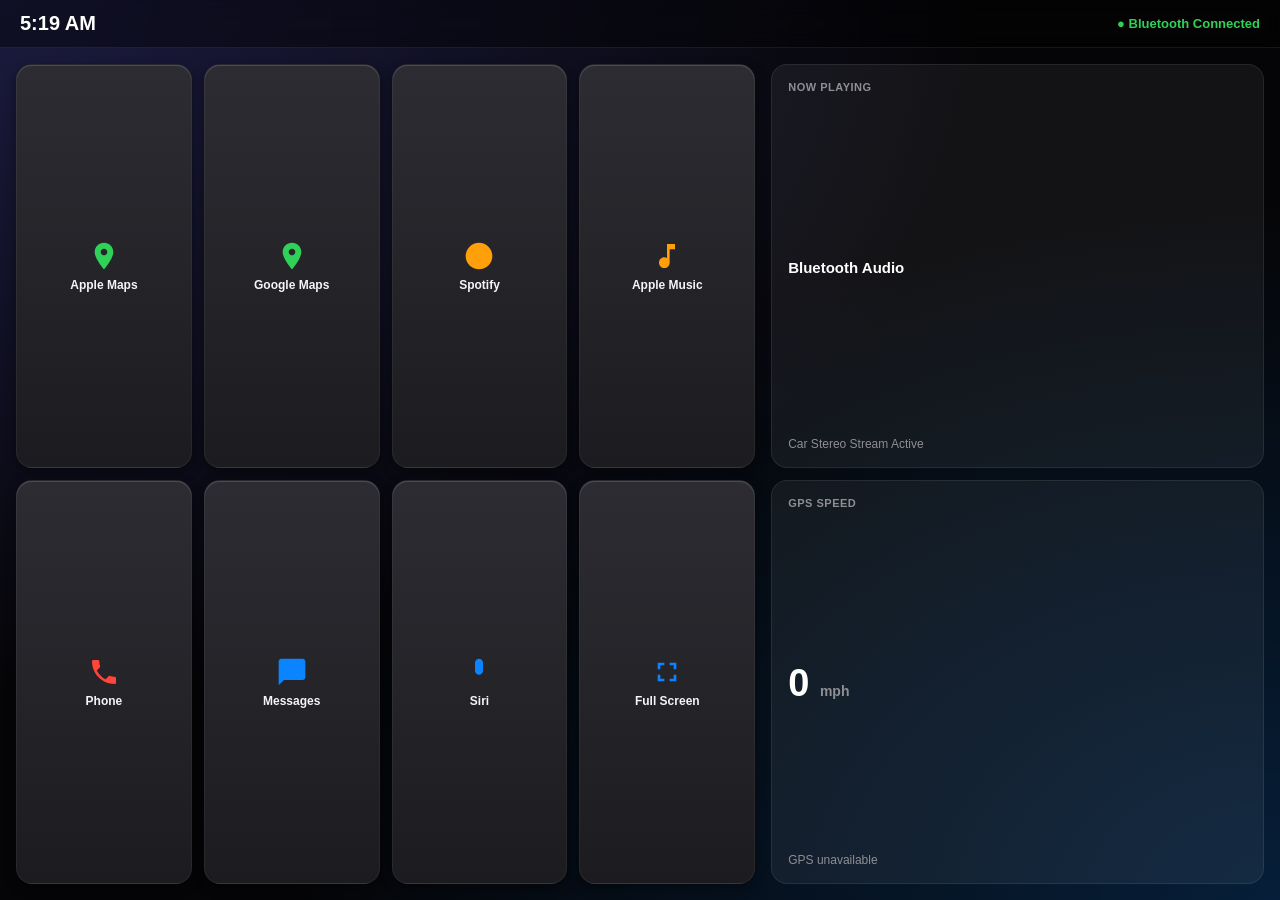
==== index.html @ 42496b4c "Initial commit: CarDeck phone head unit" ====
<!DOCTYPE html>
<html lang="en">
<head>
    <meta charset="utf-8">
    <meta name="viewport" content="width=device-width, initial-scale=1, maximum-scale=1, user-scalable=no, viewport-fit=cover">
    <meta name="apple-mobile-web-app-capable" content="yes">
    <meta name="apple-mobile-web-app-status-bar-style" content="black-translucent">
    <title>CarDeck</title>
    <style>
        * { box-sizing: border-box; }
        html, body {
            margin: 0; height: 100%; overflow: hidden; color: #f5f5f7;
            background: radial-gradient(ellipse at 0% 0%, rgba(94,92,230,.25), rgba(0,0,0,0) 55%),
                        radial-gradient(ellipse at 100% 100%, rgba(10,132,255,.20), rgba(0,0,0,0) 55%), #050507;
            font-family: -apple-system, BlinkMacSystemFont, sans-serif;
            -webkit-user-select: none; user-select: none;
        }
        #container {
            display: flex; flex-direction: column; width: 100vw; height: 100vh;
            padding: env(safe-area-inset-top) env(safe-area-inset-right) env(safe-area-inset-bottom) env(safe-area-inset-left);
        }
        #status {
            height: 48px; padding: 0 20px; display: flex; align-items: center; justify-content: space-between;
            border-bottom: 1px solid rgba(255,255,255,0.08); background: rgba(0,0,0,0.4); backdrop-filter: blur(10px);
            flex-shrink: 0;
        }
        #clock { font-size: 20px; font-weight: 700; color: #fff; font-variant-numeric: tabular-nums; }
        #bt-status { font-size: 13px; color: #30d158; font-weight: 600; display: flex; align-items: center; gap: 6px; }
        #main { flex: 1; display: flex; gap: 16px; padding: 16px; overflow: hidden; }
        #keys-panel {
            flex: 3; display: grid; grid-template-columns: repeat(4, 1fr); grid-template-rows: repeat(2, 1fr); gap: 12px;
        }
        .key {
            background: linear-gradient(180deg, #2c2c32 0%, #1c1c20 100%);
            border-radius: 16px; display: flex; flex-direction: column; align-items: center; justify-content: center;
            box-shadow: inset 0 1px 0 rgba(255,255,255,0.15), 0 4px 12px rgba(0,0,0,0.4);
            cursor: pointer; border: 1px solid rgba(255,255,255,0.05); transition: transform 0.1s; padding: 8px;
        }
        .key:active { transform: scale(0.95); background: #1c1c20; }
        .key svg { width: 32px; height: 32px; margin-bottom: 6px; fill: #0a84ff; flex-shrink: 0; }
        .key.nav svg { fill: #30d158; }
        .key.music svg { fill: #ff9f0a; }
        .key.phone svg { fill: #ff453a; }
        .key span { font-size: 12px; font-weight: 600; color: #f5f5f7; text-align: center; white-space: nowrap; }
        #widgets-panel { flex: 2; display: flex; flex-direction: column; gap: 12px; }
        .card {
            background: rgba(255,255,255,0.06); border-radius: 16px; padding: 16px; flex: 1;
            display: flex; flex-direction: column; justify-content: space-between; border: 1px solid rgba(255,255,255,0.08);
        }
        .card h3 { margin: 0 0 4px 0; font-size: 11px; font-weight: 700; text-transform: uppercase; color: #8e8e93; letter-spacing: 0.5px; }
        .speed-val { font-size: 38px; font-weight: 700; color: #fff; font-variant-numeric: tabular-nums; line-height: 1; }
        .speed-val small { font-size: 14px; color: #8e8e93; }
        @media (orientation: portrait) {
            #main { flex-direction: column; }
            #keys-panel { grid-template-columns: repeat(2, 1fr); grid-template-rows: repeat(4, 1fr); flex: 2; }
            #widgets-panel { flex: 1; flex-direction: row; }
        }
    </style>
</head>
    <div id="container">
        <div id="status">
            <div id="clock">12:00 PM</div>
            <div id="bt-status">● Bluetooth Connected</div>
        </div>
        <div id="main">
            <div id="keys-panel">
                <div class="key nav" onclick="window.location='maps://'"><svg viewBox="0 0 24 24"><path d="M12 2C8.13 2 5 5.13 5 9c0 5.25 7 13 7 13s7-7.75 7-13c0-3.87-3.13-7-7-7zm0 9.5c-1.38 0-2.5-1.12-2.5-2.5s1.12-2.5 2.5-2.5 2.5 1.12 2.5 2.5-1.12 2.5-2.5 2.5z"/></svg><span>Apple Maps</span></div>
                <div class="key nav" onclick="window.location='comgooglemaps://'"><svg viewBox="0 0 24 24"><path d="M12 2C8.13 2 5 5.13 5 9c0 5.25 7 13 7 13s7-7.75 7-13c0-3.87-3.13-7-7-7zm0 9.5c-1.38 0-2.5-1.12-2.5-2.5s1.12-2.5 2.5-2.5 2.5 1.12 2.5 2.5-1.12 2.5-2.5 2.5z"/></svg><span>Google Maps</span></div>
                <div class="key music" onclick="window.location='spotify://'"><svg viewBox="0 0 24 24"><path d="M12 2C6.48 2 2 6.48 2 12s4.48 10 10 10 10-4.48 10-10S17.52 2 12 2z"/></svg><span>Spotify</span></div>
                <div class="key music" onclick="window.location='music://'"><svg viewBox="0 0 24 24"><path d="M12 3v10.55c-.59-.34-1.27-.55-2-.55-2.21 0-4 1.79-4 4s1.79 4 4 4 4-1.79 4-4V7h4V3h-6z"/></svg><span>Apple Music</span></div>
                <div class="key phone" onclick="window.location='telprompt:'"><svg viewBox="0 0 24 24"><path d="M6.62 10.79c1.44 2.83 3.76 5.14 6.59 6.59l2.2-2.2c.27-.27.67-.36 1.02-.24 1.12.37 2.33.57 3.57.57.55 0 1 .45 1 1V20c0 .55-.45 1-1 1-9.39 0-17-7.61-17-17 0-.55.45-1 1-1h3.5c.55 0 1 .45 1 1 0 1.25.2 2.45.57 3.57.11.35.03.74-.25 1.02l-2.2 2.2z"/></svg><span>Phone</span></div>
                <div class="key" onclick="window.location='sms:'"><svg viewBox="0 0 24 24"><path d="M20 2H4c-1.1 0-1.99.9-1.99 2L2 22l4-4h14c1.1 0 2-.9 2-2V4c0-1.1-.9-2-2-2z"/></svg><span>Messages</span></div>
                <div class="key" onclick="alert('Say Hey Siri')"><svg viewBox="0 0 24 24"><path d="M12 14c1.66 0 3-1.34 3-3V5c0-1.66-1.34-3-3-3S9 3.34 9 5v6c0 1.66 1.34 3 3 3z"/></svg><span>Siri</span></div>
                <div class="key" onclick="toggleFullscreen()"><svg viewBox="0 0 24 24"><path d="M7 14H5v5h5v-2H7v-3zM5 10h2V7h3V5H5v5zm12 7h-3v2h5v-5h-2v3zM14 5v2h3v3h2V5h-5z"/></svg><span>Full Screen</span></div>
            </div>
            <div id="widgets-panel">
                <div class="card">
                    <h3>Now Playing</h3>
                    <div style="font-size:15px; font-weight:600; color:#fff;">Bluetooth Audio</div>
                    <div style="font-size:12px; color:#8e8e93;">Car Stereo Stream Active</div>
                </div>
                <div class="card">
                    <h3>GPS Speed</h3>
                    <div class="speed-val" id="speedVal">0 <small>mph</small></div>
                    <div style="font-size:12px; color:#8e8e93;" id="gpsStatus">Acquiring GPS...</div>
                </div>
            </div>
        </div>
    </div>
    <script>
        function updateClock() {
            const now = new Date();
            let h = now.getHours();
            const m = now.getMinutes().toString().padStart(2, '0');
            const ampm = h >= 12 ? 'PM' : 'AM';
            h = h % 12 || 12;
            document.getElementById('clock').innerText = `${h}:${m} ${ampm}`;
        }
        setInterval(updateClock, 1000); updateClock();

        function toggleFullscreen() {
            if (!document.fullscreenElement) {
                document.documentElement.requestFullscreen().catch(() => {});
            } else {
                if (document.exitFullscreen) document.exitFullscreen();
            }
        }

        if (navigator.geolocation) {
            navigator.geolocation.watchPosition(
                (p) => {
                    if (p.coords.speed !== null && p.coords.speed !== undefined) {
                        const mph = Math.round(p.coords.speed * 2.23694);
                        document.getElementById('speedVal').innerHTML = `${mph} <small>mph</small>`;
                        document.getElementById('gpsStatus').innerText = 'GPS active';
                    } else {
                        document.getElementById('gpsStatus').innerText = 'Stationary';
                    }
                },
                () => { document.getElementById('gpsStatus').innerText = 'GPS unavailable'; },
                { enableHighAccuracy: true }
            );
        }
    </script>
</body>
</html>
<body>
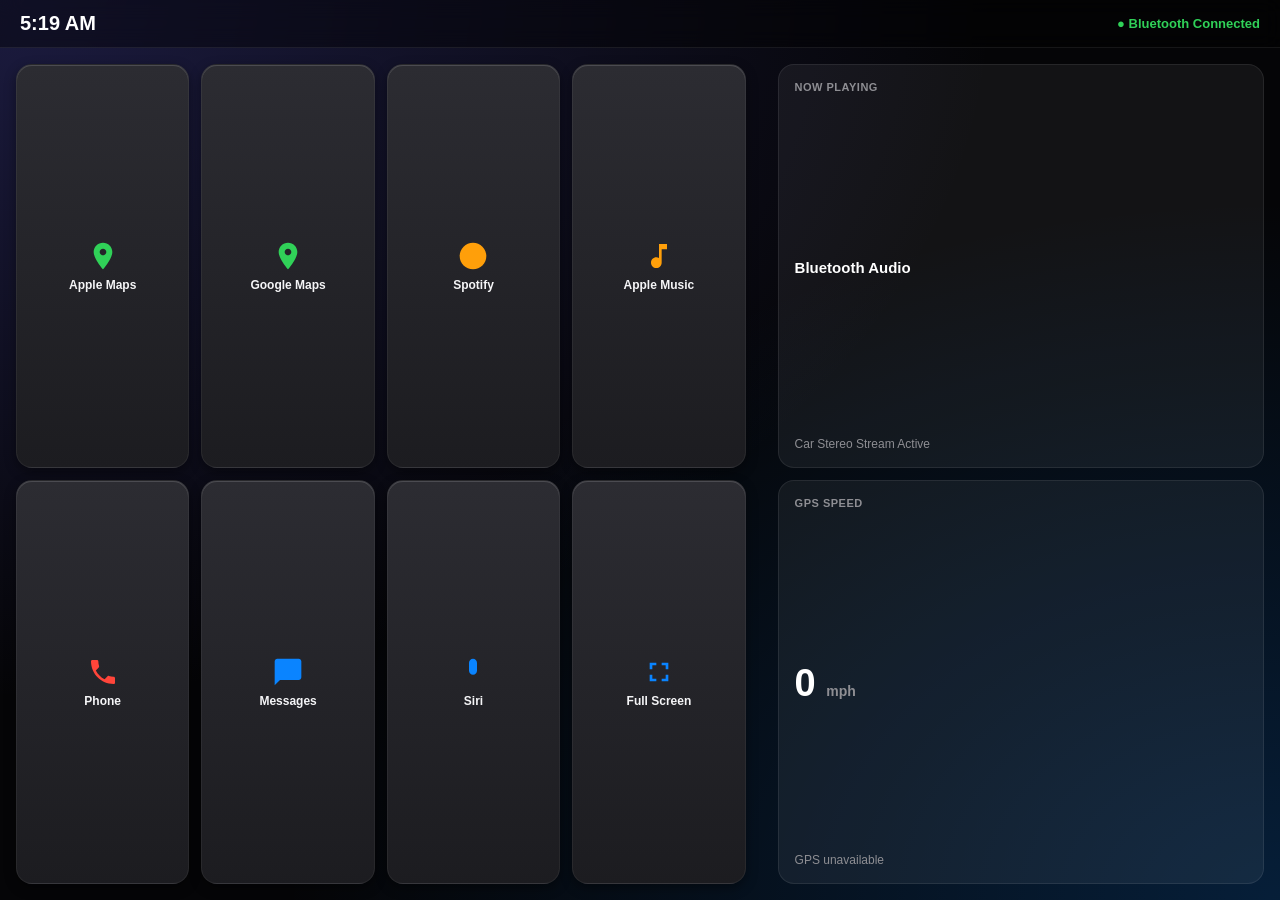
==== commit 304b5367: "Update YouTube Music integration and UI" ====
--- a/index.html
+++ b/index.html
@@ -73,6 +73,8 @@
                 <div class="key" onclick="alert('Say Hey Siri')"><svg viewBox="0 0 24 24"><path d="M12 14c1.66 0 3-1.34 3-3V5c0-1.66-1.34-3-3-3S9 3.34 9 5v6c0 1.66 1.34 3 3 3z"/></svg><span>Siri</span></div>
                 <div class="key" onclick="toggleFullscreen()"><svg viewBox="0 0 24 24"><path d="M7 14H5v5h5v-2H7v-3zM5 10h2V7h3V5H5v5zm12 7h-3v2h5v-5h-2v3zM14 5v2h3v3h2V5h-5z"/></svg><span>Full Screen</span></div>
             </div>
+        <div id="player"></div>
+
             <div id="widgets-panel">
                 <div class="card">
                     <h3>Now Playing</h3>
@@ -87,7 +89,51 @@
             </div>
         </div>
     </div>
+    <script src="https://www.youtube.com/iframe_api"></script>
     <script>
+        // Load YouTube player (hidden) and expose simple controls
+        let ytPlayer;
+        function onYouTubeIframeAPIReady(){
+            ytPlayer = new YT.Player('player', {
+                height: '0',
+                width:  '0',
+                videoId: 'dQw4w9WgXcQ', // default YouTube Music track – replace as needed
+                playerVars: {
+                    autoplay: 0,
+                    controls: 0,
+                    modestbranding: 1,
+                    rel: 0,
+                    origin: window.location.origin,
+                    theme: 'dark'
+                },
+                events: {
+                    onReady: onYTReady,
+                    onStateChange: onYTStateChange
+                }
+            });
+        }
+        function onYTReady(){
+            // hide the invisible player element
+            document.getElementById('player').style.display='none';
+            // initial fetch
+            fetchNowPlaying();
+        }
+        function onYTStateChange(event){
+            if(event.data===YT.PlayerState.PLAYING){
+                fetchNowPlaying();
+            }
+        }
+        function fetchNowPlaying(){
+            if(!ytPlayer) return;
+            const data = ytPlayer.getVideoData(); // {video_id, title, author}
+            document.getElementById('trackTitle').textContent = data.title || '';
+            document.getElementById('trackArtist').textContent = data.author || '';
+            document.getElementById('trackImage').src = `https://img.youtube.com/vi/${data.video_id}/hqdefault.jpg`;
+        }
+        function play(){ ytPlayer && ytPlayer.playVideo(); }
+        function pause(){ ytPlayer && ytPlayer.pauseVideo(); }
+
+        // Clock (unchanged)
         function updateClock() {
             const now = new Date();
             let h = now.getHours();
@@ -106,6 +152,7 @@
             }
         }
 
+        // GPS (unchanged)
         if (navigator.geolocation) {
             navigator.geolocation.watchPosition(
                 (p) => {
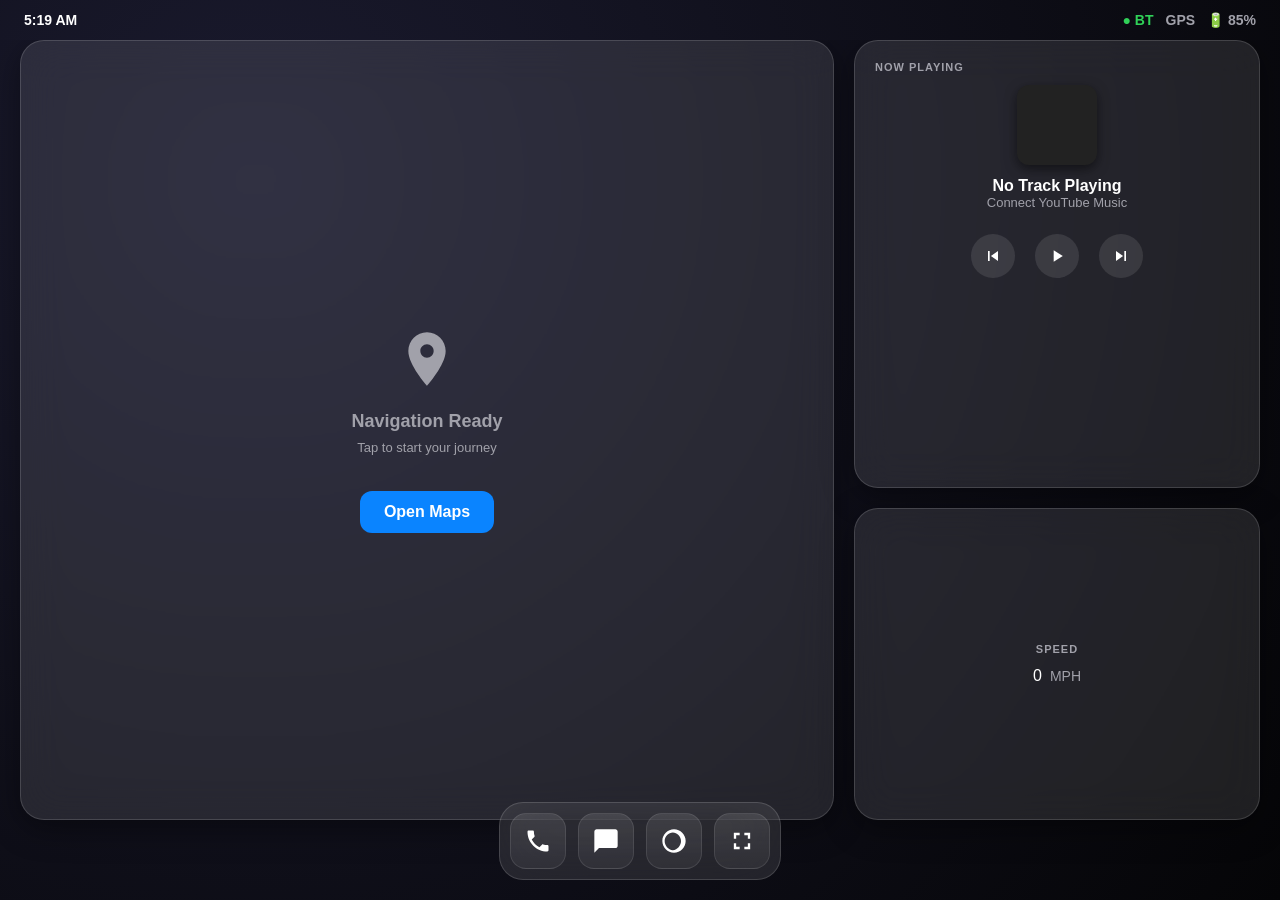
==== commit db8287f8: "Update CarDeck Pro YouTube Music Dashboard" ====
--- a/index.html
+++ b/index.html
@@ -1,3 +1,4 @@
+
 <!DOCTYPE html>
 <html lang="en">
 <head>
@@ -5,170 +6,263 @@
     <meta name="viewport" content="width=device-width, initial-scale=1, maximum-scale=1, user-scalable=no, viewport-fit=cover">
     <meta name="apple-mobile-web-app-capable" content="yes">
     <meta name="apple-mobile-web-app-status-bar-style" content="black-translucent">
-    <title>CarDeck</title>
+    <title>CarDeck Pro</title>
     <style>
-        * { box-sizing: border-box; }
+        :root {
+            --glass: rgba(255, 255, 255, 0.1);
+            --glass-border: rgba(255, 255, 255, 0.15);
+            --accent: #0a84ff;
+            --text-main: #ffffff;
+            --text-dim: #a1a1aa;
+            --bg-dark: #050507;
+        }
+        * { box-sizing: border-box; -webkit-tap-highlight-color: transparent; }
         html, body {
-            margin: 0; height: 100%; overflow: hidden; color: #f5f5f7;
-            background: radial-gradient(ellipse at 0% 0%, rgba(94,92,230,.25), rgba(0,0,0,0) 55%),
-                        radial-gradient(ellipse at 100% 100%, rgba(10,132,255,.20), rgba(0,0,0,0) 55%), #050507;
-            font-family: -apple-system, BlinkMacSystemFont, sans-serif;
+            margin: 0; padding: 0; width: 100%; height: 100%; overflow: hidden;
+            background: radial-gradient(circle at 20% 20%, #1a1a2e 0%, #050507 100%);
+            font-family: -apple-system, BlinkMacSystemFont, "SF Pro Display", "Segoe UI", Roboto, sans-serif;
+            color: var(--text-main);
             -webkit-user-select: none; user-select: none;
         }
-        #container {
-            display: flex; flex-direction: column; width: 100vw; height: 100vh;
+        #app-container {
+            display: flex; flex-direction: column;
+            width: 100vw; height: 100vh;
             padding: env(safe-area-inset-top) env(safe-area-inset-right) env(safe-area-inset-bottom) env(safe-area-inset-left);
         }
-        #status {
-            height: 48px; padding: 0 20px; display: flex; align-items: center; justify-content: space-between;
-            border-bottom: 1px solid rgba(255,255,255,0.08); background: rgba(0,0,0,0.4); backdrop-filter: blur(10px);
-            flex-shrink: 0;
-        }
-        #clock { font-size: 20px; font-weight: 700; color: #fff; font-variant-numeric: tabular-nums; }
-        #bt-status { font-size: 13px; color: #30d158; font-weight: 600; display: flex; align-items: center; gap: 6px; }
-        #main { flex: 1; display: flex; gap: 16px; padding: 16px; overflow: hidden; }
-        #keys-panel {
-            flex: 3; display: grid; grid-template-columns: repeat(4, 1fr); grid-template-rows: repeat(2, 1fr); gap: 12px;
-        }
-        .key {
-            background: linear-gradient(180deg, #2c2c32 0%, #1c1c20 100%);
-            border-radius: 16px; display: flex; flex-direction: column; align-items: center; justify-content: center;
-            box-shadow: inset 0 1px 0 rgba(255,255,255,0.15), 0 4px 12px rgba(0,0,0,0.4);
-            cursor: pointer; border: 1px solid rgba(255,255,255,0.05); transition: transform 0.1s; padding: 8px;
-        }
-        .key:active { transform: scale(0.95); background: #1c1c20; }
-        .key svg { width: 32px; height: 32px; margin-bottom: 6px; fill: #0a84ff; flex-shrink: 0; }
-        .key.nav svg { fill: #30d158; }
-        .key.music svg { fill: #ff9f0a; }
-        .key.phone svg { fill: #ff453a; }
-        .key span { font-size: 12px; font-weight: 600; color: #f5f5f7; text-align: center; white-space: nowrap; }
-        #widgets-panel { flex: 2; display: flex; flex-direction: column; gap: 12px; }
-        .card {
-            background: rgba(255,255,255,0.06); border-radius: 16px; padding: 16px; flex: 1;
-            display: flex; flex-direction: column; justify-content: space-between; border: 1px solid rgba(255,255,255,0.08);
-        }
-        .card h3 { margin: 0 0 4px 0; font-size: 11px; font-weight: 700; text-transform: uppercase; color: #8e8e93; letter-spacing: 0.5px; }
-        .speed-val { font-size: 38px; font-weight: 700; color: #fff; font-variant-numeric: tabular-nums; line-height: 1; }
-        .speed-val small { font-size: 14px; color: #8e8e93; }
+        #status-bar {
+            height: 40px; padding: 0 24px; display: flex; align-items: center; justify-content: space-between;
+            font-size: 14px; font-weight: 600; z-index: 100;
+        }
+        #clock { font-variant-numeric: tabular-nums; }
+        .status-icons { display: flex; gap: 12px; align-items: center; }
+        .status-item { display: flex; align-items: center; gap: 4px; color: var(--text-dim); }
+        .status-item.active { color: #30d158; }
+        #dashboard {
+            flex: 1; display: flex; gap: 20px; padding: 0 20px 80px 20px; overflow: hidden;
+        }
+        #main-view {
+            flex: 2; background: var(--glass); backdrop-filter: blur(20px);
+            border-radius: 24px; border: 1px solid var(--glass-border);
+            display: flex; flex-direction: column; align-items: center; justify-content: center;
+            position: relative; overflow: hidden;
+            box-shadow: 0 8px 32px rgba(0,0,0,0.4);
+        }
+        .map-placeholder { text-align: center; color: var(--text-dim); }
+        .map-placeholder svg { width: 64px; height: 64px; margin-bottom: 16px; fill: var(--text-dim); }
+        .btn-primary {
+            background: var(--accent); color: white; border: none; padding: 12px 24px;
+            border-radius: 12px; font-size: 16px; font-weight: 600; cursor: pointer;
+            transition: transform 0.1s; margin-top: 16px;
+        }
+        .btn-primary:active { transform: scale(0.95); }
+        #widgets-panel {
+            flex: 1; display: flex; flex-direction: column; gap: 20px;
+        }
+        .widget {
+            background: var(--glass); backdrop-filter: blur(20px);
+            border-radius: 24px; border: 1px solid var(--glass-border);
+            padding: 20px; display: flex; flex-direction: column;
+            box-shadow: 0 8px 32px rgba(0,0,0,0.4);
+        }
+        .widget-title {
+            font-size: 11px; font-weight: 700; text-transform: uppercase;
+            color: var(--text-dim); letter-spacing: 1px; margin-bottom: 12px;
+        }
+        #music-widget { flex: 1.2; }
+        .music-content { display: flex; flex-direction: column; align-items: center; gap: 12px; }
+        #album-art {
+            width: 80px; height: 80px; border-radius: 12px;
+            background: #222; object-fit: cover; box-shadow: 0 4px 12px rgba(0,0,0,0.5);
+        }
+        .track-info { text-align: center; overflow: hidden; width: 100%; }
+        .track-name { font-size: 16px; font-weight: 600; white-space: nowrap; overflow: hidden; text-overflow: ellipsis; }
+        .track-artist { font-size: 13px; color: var(--text-dim); white-space: nowrap; overflow: hidden; text-overflow: ellipsis; }
+        .music-controls { display: flex; justify-content: center; align-items: center; gap: 20px; margin-top: 12px; }
+        .ctrl-btn {
+            background: rgba(255,255,255,0.1); border: none; color: white;
+            width: 44px; height: 44px; border-radius: 50%; cursor: pointer;
+            display: flex; align-items: center; justify-content: center; transition: background 0.2s;
+        }
+        .ctrl-btn:active { background: rgba(255,255,255,0.3); }
+        .ctrl-btn svg { width: 20px; height: 20px; fill: white; }
+        #speed-widget { flex: 0.8; align-items: center; justify-content: center; text-align: center; }
+        .speed-value { font-size: 48px; font-weight: 700; line-height: 1; font-variant-numeric: tabular-nums; }
+        .speed-unit { font-size: 14px; color: var(--text-dim); font-weight: 500; }
+        #dock {
+            position: absolute; bottom: 20px; left: 50%; transform: translateX(-50%);
+            background: rgba(255,255,255,0.1); backdrop-filter: blur(30px);
+            padding: 10px; border-radius: 24px; border: 1px solid var(--glass-border);
+            display: flex; gap: 12px; z-index: 100;
+        }
+        .dock-item {
+            width: 56px; height: 56px; border-radius: 16px;
+            background: linear-gradient(180deg, rgba(255,255,255,0.1) 0%, rgba(255,255,255,0.05) 100%);
+            display: flex; align-items: center; justify-content: center;
+            cursor: pointer; transition: transform 0.1s; border: 1px solid rgba(255,255,255,0.1);
+        }
+        .dock-item:active { transform: scale(0.9); }
+        .dock-item svg { width: 28px; height: 28px; fill: white; }
+        #yt-player-container { position: absolute; left: -9999px; top: 0; }
         @media (orientation: portrait) {
-            #main { flex-direction: column; }
-            #keys-panel { grid-template-columns: repeat(2, 1fr); grid-template-rows: repeat(4, 1fr); flex: 2; }
+            #dashboard { flex-direction: column; }
+            #main-view { flex: 2; }
             #widgets-panel { flex: 1; flex-direction: row; }
+            #dock { bottom: 20px; width: 90%; justify-content: center; }
         }
     </style>
 </head>
-    <div id="container">
-        <div id="status">
-            <div id="clock">12:00 PM</div>
-            <div id="bt-status">● Bluetooth Connected</div>
-        </div>
-        <div id="main">
-            <div id="keys-panel">
-                <div class="key nav" onclick="window.location='maps://'"><svg viewBox="0 0 24 24"><path d="M12 2C8.13 2 5 5.13 5 9c0 5.25 7 13 7 13s7-7.75 7-13c0-3.87-3.13-7-7-7zm0 9.5c-1.38 0-2.5-1.12-2.5-2.5s1.12-2.5 2.5-2.5 2.5 1.12 2.5 2.5-1.12 2.5-2.5 2.5z"/></svg><span>Apple Maps</span></div>
-                <div class="key nav" onclick="window.location='comgooglemaps://'"><svg viewBox="0 0 24 24"><path d="M12 2C8.13 2 5 5.13 5 9c0 5.25 7 13 7 13s7-7.75 7-13c0-3.87-3.13-7-7-7zm0 9.5c-1.38 0-2.5-1.12-2.5-2.5s1.12-2.5 2.5-2.5 2.5 1.12 2.5 2.5-1.12 2.5-2.5 2.5z"/></svg><span>Google Maps</span></div>
-                <div class="key music" onclick="window.location='spotify://'"><svg viewBox="0 0 24 24"><path d="M12 2C6.48 2 2 6.48 2 12s4.48 10 10 10 10-4.48 10-10S17.52 2 12 2z"/></svg><span>Spotify</span></div>
-                <div class="key music" onclick="window.location='music://'"><svg viewBox="0 0 24 24"><path d="M12 3v10.55c-.59-.34-1.27-.55-2-.55-2.21 0-4 1.79-4 4s1.79 4 4 4 4-1.79 4-4V7h4V3h-6z"/></svg><span>Apple Music</span></div>
-                <div class="key phone" onclick="window.location='telprompt:'"><svg viewBox="0 0 24 24"><path d="M6.62 10.79c1.44 2.83 3.76 5.14 6.59 6.59l2.2-2.2c.27-.27.67-.36 1.02-.24 1.12.37 2.33.57 3.57.57.55 0 1 .45 1 1V20c0 .55-.45 1-1 1-9.39 0-17-7.61-17-17 0-.55.45-1 1-1h3.5c.55 0 1 .45 1 1 0 1.25.2 2.45.57 3.57.11.35.03.74-.25 1.02l-2.2 2.2z"/></svg><span>Phone</span></div>
-                <div class="key" onclick="window.location='sms:'"><svg viewBox="0 0 24 24"><path d="M20 2H4c-1.1 0-1.99.9-1.99 2L2 22l4-4h14c1.1 0 2-.9 2-2V4c0-1.1-.9-2-2-2z"/></svg><span>Messages</span></div>
-                <div class="key" onclick="alert('Say Hey Siri')"><svg viewBox="0 0 24 24"><path d="M12 14c1.66 0 3-1.34 3-3V5c0-1.66-1.34-3-3-3S9 3.34 9 5v6c0 1.66 1.34 3 3 3z"/></svg><span>Siri</span></div>
-                <div class="key" onclick="toggleFullscreen()"><svg viewBox="0 0 24 24"><path d="M7 14H5v5h5v-2H7v-3zM5 10h2V7h3V5H5v5zm12 7h-3v2h5v-5h-2v3zM14 5v2h3v3h2V5h-5z"/></svg><span>Full Screen</span></div>
+<body>
+
+<div id="app-container">
+    <div id="status-bar">
+        <div id="clock">00:00</div>
+        <div class="status-icons">
+            <div class="status-item active">● BT</div>
+            <div class="status-item" id="gps-indicator">GPS</div>
+            <div class="status-item">🔋 85%</div>
+        </div>
+    </div>
+    <div id="dashboard">
+        <div id="main-view">
+            <div class="map-placeholder">
+                <svg viewBox="0 0 24 24"><path d="M12 2C8.13 2 5 5.13 5 9c0 5.25 7 13 7 13s7-7.75 7-13c0-3.87-3.13-7-7-7zm0 9.5c-1.38 0-2.5-1.12-2.5-2.5s1.12-2.5 2.5-2.5 2.5 1.12 2.5 2.5-1.12 2.5-2.5 2.5z"/></svg>
+                <div style="font-size: 18px; font-weight: 600; margin-bottom: 8px;">Navigation Ready</div>
+                <div style="font-size: 13px; color: var(--text-dim); margin-bottom: 20px;">Tap to start your journey</div>
+                <button class="btn-primary" onclick="window.location='maps://'">Open Maps</button>
             </div>
-        <div id="player"></div>
-
-            <div id="widgets-panel">
-                <div class="card">
-                    <h3>Now Playing</h3>
-                    <div style="font-size:15px; font-weight:600; color:#fff;">Bluetooth Audio</div>
-                    <div style="font-size:12px; color:#8e8e93;">Car Stereo Stream Active</div>
-                </div>
-                <div class="card">
-                    <h3>GPS Speed</h3>
-                    <div class="speed-val" id="speedVal">0 <small>mph</small></div>
-                    <div style="font-size:12px; color:#8e8e93;" id="gpsStatus">Acquiring GPS...</div>
+        </div>
+        <div id="widgets-panel">
+            <div class="widget" id="music-widget">
+                <div class="widget-title">Now Playing</div>
+                <div class="music-content">
+                    <img id="album-art" src="[data-uri]" alt="Album Art">
+                    <div class="track-info">
+                        <div class="track-name" id="track-name">No Track Playing</div>
+                        <div class="track-artist" id="track-artist">Connect YouTube Music</div>
+                    </div>
+                    <div class="music-controls">
+                        <button class="ctrl-btn" onclick="prevTrack()">
+                            <svg viewBox="0 0 24 24"><path d="M6 6h2v12H6zm3.5 6l8.5 6V6l-8.5 6z"/></svg>
+                        </button>
+                        <button class="ctrl-btn" id="play-pause-btn" onclick="togglePlayback()">
+                            <svg id="play-icon" viewBox="0 0 24 24"><path d="M8 5v14l11-7z"/></svg>
+                        </button>
+                        <button class="ctrl-btn" onclick="nextTrack()">
+                            <svg viewBox="0 0 24 24"><path d="M6 18l8.5-6L6 6v12zM16 6h2v12h-2z"/></svg>
+                        </button>
+                    </div>
                 </div>
             </div>
+            <div class="widget" id="speed-widget">
+                <div class="widget-title">Speed</div>
+                <div style="display: flex; align-items: baseline; justify-content: center; gap: 8px;">
+                    <div class="speed-val" id="speed">0</div>
+                    <div class="speed-unit">MPH</div>
+                </div>
+            </div>
         </div>
     </div>
-    <script src="https://www.youtube.com/iframe_api"></script>
-    <script>
-        // Load YouTube player (hidden) and expose simple controls
-        let ytPlayer;
-        function onYouTubeIframeAPIReady(){
-            ytPlayer = new YT.Player('player', {
-                height: '0',
-                width:  '0',
-                videoId: 'dQw4w9WgXcQ', // default YouTube Music track – replace as needed
-                playerVars: {
-                    autoplay: 0,
-                    controls: 0,
-                    modestbranding: 1,
-                    rel: 0,
-                    origin: window.location.origin,
-                    theme: 'dark'
-                },
-                events: {
-                    onReady: onYTReady,
-                    onStateChange: onYTStateChange
+    <div id="dock">
+        <div class="dock-item" onclick="window.location='telprompt:'">
+            <svg viewBox="0 0 24 24"><path d="M6.62 10.79c1.44 2.83 3.76 5.14 6.59 6.59l2.2-2.2c.27-.27.67-.36 1.02-.24 1.12.37 2.33.57 3.57.57.55 0 1 .45 1 1V20c0 .55-.45 1-1 1-9.39 0-17-7.61-17-17 0-.55.45-1 1-1h3.5c.55 0 1 .45 1 1 0 1.25.2 2.45.57 3.57.11.35.03.74-.25 1.02l-2.2 2.2z"/></svg>
+        </div>
+        <div class="dock-item" onclick="window.location='sms:'">
+            <svg viewBox="0 0 24 24"><path d="M20 2H4c-1.1 0-1.99.9-1.99 2L2 22l4-4h14c1.1 0 2-.9 2-2V4c0-1.1-.9-2-2-2z"/></svg>
+        </div>
+        <div class="dock-item" onclick="window.location='https://www.google.com'">
+            <svg viewBox="0 0 24 24"><path d="M12 2C6.48 2 2 6.48 2 12s4.48 10 10 10 10-4.48 10-10S17.52 2 12 2zm-1 17.93c-3.95-.49-7-3.85-7-7.93 0-3.95 3.45-7.2 7-7.2s7 3.25 7 7.2c0 4.08-3.05 7.44-7 7.93z"/></svg>
+        </div>
+        <div class="dock-item" onclick="toggleFullscreen()">
+            <svg viewBox="0 0 24 24"><path d="M7 14H5v5h5v-2H7v-3zm-2-4h2V7h3V5H5v5zm12 7h-3v2h5v-5h-2v3zM14 5v2h3v3h2V5h-5z"/></svg>
+        </div>
+    </div>
+</div>
+
+<div id="yt-player-container" style="display: none;">
+    <div id="player"></div>
+</div>
+
+<script src="https://www.youtube.com/iframe_api"></script>
+<script>
+    let ytPlayer;
+
+    function onYouTubeIframeAPIReady() {
+        ytPlayer = new YT.Player('player', {
+            height: '0', width: '0',
+            videoId: 'dQw4w9WgXcQ',
+            playerVars: {
+                autoplay: 0, controls: 0, modestbranding: 1, rel: 0,
+                origin: window.location.origin, theme: 'dark'
+            },
+            events: {
+                onReady: onYTReady,
+                onStateChange: onYTStateChange
+            }
+        });
+    }
+
+    function onYTReady() {
+        fetchNowPlaying();
+    }
+
+    function onYTStateChange(event) {
+        if(event.data===YT.PlayerState.PLAYING) {
+            fetchNowPlaying();
+        }
+    }
+
+    function fetchNowPlaying() {
+        if(!ytPlayer) return;
+        const data = ytPlayer.getVideoData();
+        document.getElementById('track-name').textContent = data.title || 'Unknown Track';
+        document.getElementById('track-artist').textContent = data.author || 'Unknown Artist';
+        document.getElementById('album-art').src = `https://img.youtube.com/vi/${data.video_id}/hqdefault.jpg`;
+    }
+
+    function togglePlayback() {
+        const state = ytPlayer.getPlayerState();
+        if (state === YT.PlayerState.PLAYING) {
+            ytPlayer.pauseVideo();
+        } else {
+            ytPlayer.playVideo();
+        }
+    }
+
+    function nextTrack() { ytPlayer.nextVideo(); }
+    function prevTrack() { ytPlayer.previousVideo(); }
+
+    function updateClock() {
+        const now = new Date();
+        let h = now.getHours();
+        const m = now.getMinutes().toString().padStart(2, '0');
+        const ampm = h >= 12 ? 'PM' : 'AM';
+        h = h % 12 || 12;
+        document.getElementById('clock').innerText = `${h}:${m} ${ampm}`;
+    }
+    setInterval(updateClock, 1000);
+    updateClock();
+
+    function toggleFullscreen() {
+        if (!document.fullscreenElement) {
+            document.documentElement.requestFullscreen().catch(() => {});
+        } else {
+            if (document.exitFullscreen) document.exitFullscreen();
+        }
+    }
+
+    if (navigator.geolocation) {
+        navigator.geolocation.watchPosition(
+            (p) => {
+                if (p.coords.speed !== null) {
+                    const mph = Math.round(p.coords.speed * 2.23694);
+                    document.getElementById('speed').innerHTML = mph;
+                    document.getElementById('gps-indicator').classList.add('active');
                 }
-            });
-        }
-        function onYTReady(){
-            // hide the invisible player element
-            document.getElementById('player').style.display='none';
-            // initial fetch
-            fetchNowPlaying();
-        }
-        function onYTStateChange(event){
-            if(event.data===YT.PlayerState.PLAYING){
-                fetchNowPlaying();
-            }
-        }
-        function fetchNowPlaying(){
-            if(!ytPlayer) return;
-            const data = ytPlayer.getVideoData(); // {video_id, title, author}
-            document.getElementById('trackTitle').textContent = data.title || '';
-            document.getElementById('trackArtist').textContent = data.author || '';
-            document.getElementById('trackImage').src = `https://img.youtube.com/vi/${data.video_id}/hqdefault.jpg`;
-        }
-        function play(){ ytPlayer && ytPlayer.playVideo(); }
-        function pause(){ ytPlayer && ytPlayer.pauseVideo(); }
-
-        // Clock (unchanged)
-        function updateClock() {
-            const now = new Date();
-            let h = now.getHours();
-            const m = now.getMinutes().toString().padStart(2, '0');
-            const ampm = h >= 12 ? 'PM' : 'AM';
-            h = h % 12 || 12;
-            document.getElementById('clock').innerText = `${h}:${m} ${ampm}`;
-        }
-        setInterval(updateClock, 1000); updateClock();
-
-        function toggleFullscreen() {
-            if (!document.fullscreenElement) {
-                document.documentElement.requestFullscreen().catch(() => {});
-            } else {
-                if (document.exitFullscreen) document.exitFullscreen();
-            }
-        }
-
-        // GPS (unchanged)
-        if (navigator.geolocation) {
-            navigator.geolocation.watchPosition(
-                (p) => {
-                    if (p.coords.speed !== null && p.coords.speed !== undefined) {
-                        const mph = Math.round(p.coords.speed * 2.23694);
-                        document.getElementById('speedVal').innerHTML = `${mph} <small>mph</small>`;
-                        document.getElementById('gpsStatus').innerText = 'GPS active';
-                    } else {
-                        document.getElementById('gpsStatus').innerText = 'Stationary';
-                    }
-                },
-                () => { document.getElementById('gpsStatus').innerText = 'GPS unavailable'; },
-                { enableHighAccuracy: true }
-            );
-        }
-    </script>
+            },
+            () => { document.getElementById('gps-indicator').classList.remove('active'); },
+            { enableHighAccuracy: true }
+        );
+    }
+</script>
 </body>
 </html>
-<body>
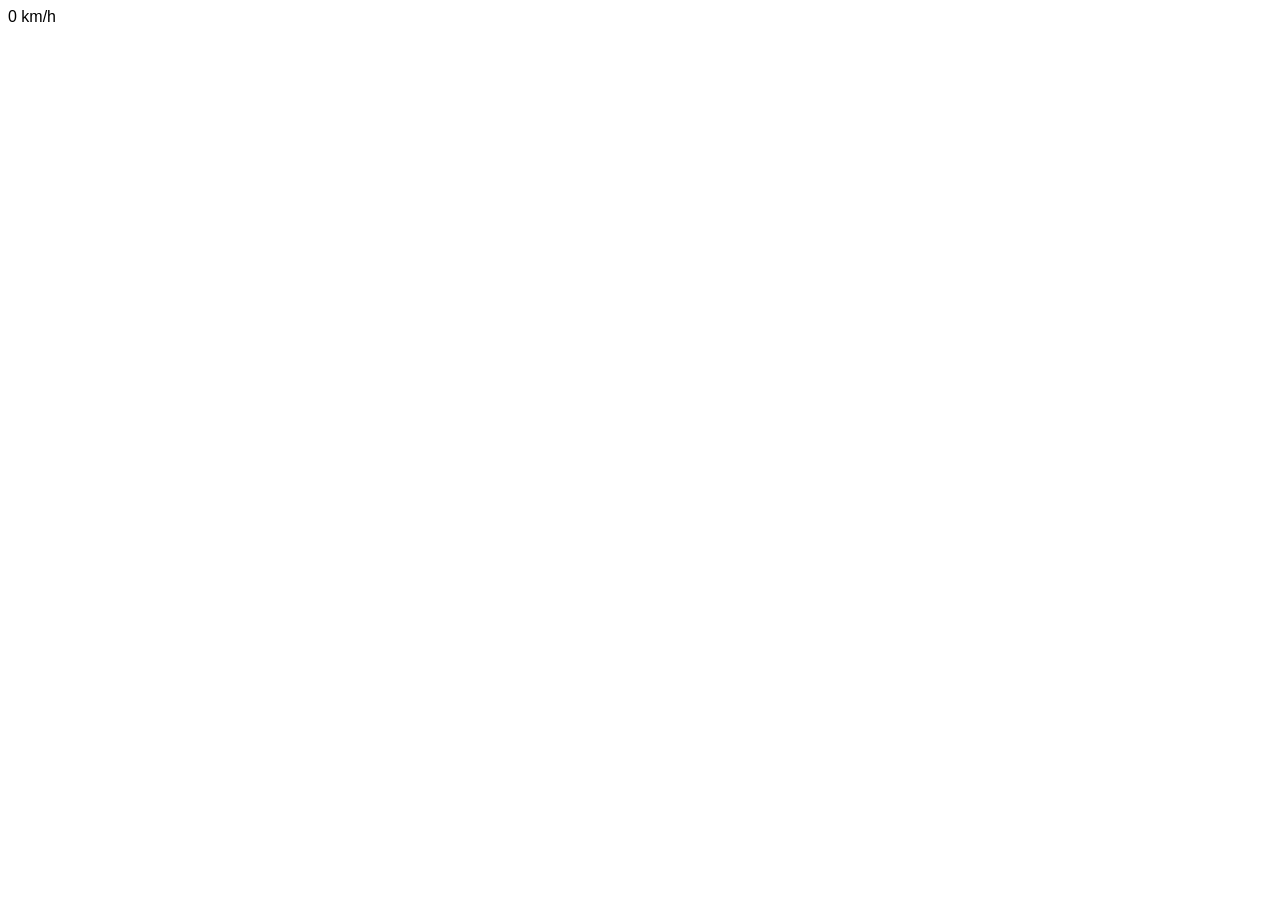
==== commit 3ad7617e: "Initial commit: Production-ready Apple CarPlay clone dashboard" ====
--- a/index.html
+++ b/index.html
@@ -1,268 +1,25 @@
-
 <!DOCTYPE html>
 <html lang="en">
 <head>
-    <meta charset="utf-8">
-    <meta name="viewport" content="width=device-width, initial-scale=1, maximum-scale=1, user-scalable=no, viewport-fit=cover">
-    <meta name="apple-mobile-web-app-capable" content="yes">
-    <meta name="apple-mobile-web-app-status-bar-style" content="black-translucent">
-    <title>CarDeck Pro</title>
-    <style>
-        :root {
-            --glass: rgba(255, 255, 255, 0.1);
-            --glass-border: rgba(255, 255, 255, 0.15);
-            --accent: #0a84ff;
-            --text-main: #ffffff;
-            --text-dim: #a1a1aa;
-            --bg-dark: #050507;
-        }
-        * { box-sizing: border-box; -webkit-tap-highlight-color: transparent; }
-        html, body {
-            margin: 0; padding: 0; width: 100%; height: 100%; overflow: hidden;
-            background: radial-gradient(circle at 20% 20%, #1a1a2e 0%, #050507 100%);
-            font-family: -apple-system, BlinkMacSystemFont, "SF Pro Display", "Segoe UI", Roboto, sans-serif;
-            color: var(--text-main);
-            -webkit-user-select: none; user-select: none;
-        }
-        #app-container {
-            display: flex; flex-direction: column;
-            width: 100vw; height: 100vh;
-            padding: env(safe-area-inset-top) env(safe-area-inset-right) env(safe-area-inset-bottom) env(safe-area-inset-left);
-        }
-        #status-bar {
-            height: 40px; padding: 0 24px; display: flex; align-items: center; justify-content: space-between;
-            font-size: 14px; font-weight: 600; z-index: 100;
-        }
-        #clock { font-variant-numeric: tabular-nums; }
-        .status-icons { display: flex; gap: 12px; align-items: center; }
-        .status-item { display: flex; align-items: center; gap: 4px; color: var(--text-dim); }
-        .status-item.active { color: #30d158; }
-        #dashboard {
-            flex: 1; display: flex; gap: 20px; padding: 0 20px 80px 20px; overflow: hidden;
-        }
-        #main-view {
-            flex: 2; background: var(--glass); backdrop-filter: blur(20px);
-            border-radius: 24px; border: 1px solid var(--glass-border);
-            display: flex; flex-direction: column; align-items: center; justify-content: center;
-            position: relative; overflow: hidden;
-            box-shadow: 0 8px 32px rgba(0,0,0,0.4);
-        }
-        .map-placeholder { text-align: center; color: var(--text-dim); }
-        .map-placeholder svg { width: 64px; height: 64px; margin-bottom: 16px; fill: var(--text-dim); }
-        .btn-primary {
-            background: var(--accent); color: white; border: none; padding: 12px 24px;
-            border-radius: 12px; font-size: 16px; font-weight: 600; cursor: pointer;
-            transition: transform 0.1s; margin-top: 16px;
-        }
-        .btn-primary:active { transform: scale(0.95); }
-        #widgets-panel {
-            flex: 1; display: flex; flex-direction: column; gap: 20px;
-        }
-        .widget {
-            background: var(--glass); backdrop-filter: blur(20px);
-            border-radius: 24px; border: 1px solid var(--glass-border);
-            padding: 20px; display: flex; flex-direction: column;
-            box-shadow: 0 8px 32px rgba(0,0,0,0.4);
-        }
-        .widget-title {
-            font-size: 11px; font-weight: 700; text-transform: uppercase;
-            color: var(--text-dim); letter-spacing: 1px; margin-bottom: 12px;
-        }
-        #music-widget { flex: 1.2; }
-        .music-content { display: flex; flex-direction: column; align-items: center; gap: 12px; }
-        #album-art {
-            width: 80px; height: 80px; border-radius: 12px;
-            background: #222; object-fit: cover; box-shadow: 0 4px 12px rgba(0,0,0,0.5);
-        }
-        .track-info { text-align: center; overflow: hidden; width: 100%; }
-        .track-name { font-size: 16px; font-weight: 600; white-space: nowrap; overflow: hidden; text-overflow: ellipsis; }
-        .track-artist { font-size: 13px; color: var(--text-dim); white-space: nowrap; overflow: hidden; text-overflow: ellipsis; }
-        .music-controls { display: flex; justify-content: center; align-items: center; gap: 20px; margin-top: 12px; }
-        .ctrl-btn {
-            background: rgba(255,255,255,0.1); border: none; color: white;
-            width: 44px; height: 44px; border-radius: 50%; cursor: pointer;
-            display: flex; align-items: center; justify-content: center; transition: background 0.2s;
-        }
-        .ctrl-btn:active { background: rgba(255,255,255,0.3); }
-        .ctrl-btn svg { width: 20px; height: 20px; fill: white; }
-        #speed-widget { flex: 0.8; align-items: center; justify-content: center; text-align: center; }
-        .speed-value { font-size: 48px; font-weight: 700; line-height: 1; font-variant-numeric: tabular-nums; }
-        .speed-unit { font-size: 14px; color: var(--text-dim); font-weight: 500; }
-        #dock {
-            position: absolute; bottom: 20px; left: 50%; transform: translateX(-50%);
-            background: rgba(255,255,255,0.1); backdrop-filter: blur(30px);
-            padding: 10px; border-radius: 24px; border: 1px solid var(--glass-border);
-            display: flex; gap: 12px; z-index: 100;
-        }
-        .dock-item {
-            width: 56px; height: 56px; border-radius: 16px;
-            background: linear-gradient(180deg, rgba(255,255,255,0.1) 0%, rgba(255,255,255,0.05) 100%);
-            display: flex; align-items: center; justify-content: center;
-            cursor: pointer; transition: transform 0.1s; border: 1px solid rgba(255,255,255,0.1);
-        }
-        .dock-item:active { transform: scale(0.9); }
-        .dock-item svg { width: 28px; height: 28px; fill: white; }
-        #yt-player-container { position: absolute; left: -9999px; top: 0; }
-        @media (orientation: portrait) {
-            #dashboard { flex-direction: column; }
-            #main-view { flex: 2; }
-            #widgets-panel { flex: 1; flex-direction: row; }
-            #dock { bottom: 20px; width: 90%; justify-content: center; }
-        }
-    </style>
+    <meta charset="UTF-8">
+    <meta name="viewport" content="width=device-width, initial-scale=1.0, maximum-scale=1.0, user-scalable=no">
+    <title>CarPlay Clone</title>
+    <link rel="manifest" href="manifest.json">
+    <link href="https://cdn.jsdelivr.net/npm/tailwindcss@2.2.19/dist/tailwind.min.css" rel="stylesheet">
+    <link rel="stylesheet" href="https://unpkg.com/leaflet@1.7.1/dist/leaflet.css" />
+    <link rel="stylesheet" href="styles.css">
 </head>
-<body>
-
-<div id="app-container">
-    <div id="status-bar">
-        <div id="clock">00:00</div>
-        <div class="status-icons">
-            <div class="status-item active">● BT</div>
-            <div class="status-item" id="gps-indicator">GPS</div>
-            <div class="status-item">🔋 85%</div>
-        </div>
+<body class="bg-black text-white h-screen w-screen overflow-hidden">
+    <div id="app" class="h-full w-full flex">
+        <aside id="sidebar" class="w-20 h-full bg-gray-900 flex flex-col items-center py-4 space-y-6">
+            <!-- Sidebar content will go here -->
+        </aside>
+        <main id="content" class="flex-1 h-full bg-black">
+            <!-- Main content will go here -->
+        </main>
     </div>
-    <div id="dashboard">
-        <div id="main-view">
-            <div class="map-placeholder">
-                <svg viewBox="0 0 24 24"><path d="M12 2C8.13 2 5 5.13 5 9c0 5.25 7 13 7 13s7-7.75 7-13c0-3.87-3.13-7-7-7zm0 9.5c-1.38 0-2.5-1.12-2.5-2.5s1.12-2.5 2.5-2.5 2.5 1.12 2.5 2.5-1.12 2.5-2.5 2.5z"/></svg>
-                <div style="font-size: 18px; font-weight: 600; margin-bottom: 8px;">Navigation Ready</div>
-                <div style="font-size: 13px; color: var(--text-dim); margin-bottom: 20px;">Tap to start your journey</div>
-                <button class="btn-primary" onclick="window.location='maps://'">Open Maps</button>
-            </div>
-        </div>
-        <div id="widgets-panel">
-            <div class="widget" id="music-widget">
-                <div class="widget-title">Now Playing</div>
-                <div class="music-content">
-                    <img id="album-art" src="[data-uri]" alt="Album Art">
-                    <div class="track-info">
-                        <div class="track-name" id="track-name">No Track Playing</div>
-                        <div class="track-artist" id="track-artist">Connect YouTube Music</div>
-                    </div>
-                    <div class="music-controls">
-                        <button class="ctrl-btn" onclick="prevTrack()">
-                            <svg viewBox="0 0 24 24"><path d="M6 6h2v12H6zm3.5 6l8.5 6V6l-8.5 6z"/></svg>
-                        </button>
-                        <button class="ctrl-btn" id="play-pause-btn" onclick="togglePlayback()">
-                            <svg id="play-icon" viewBox="0 0 24 24"><path d="M8 5v14l11-7z"/></svg>
-                        </button>
-                        <button class="ctrl-btn" onclick="nextTrack()">
-                            <svg viewBox="0 0 24 24"><path d="M6 18l8.5-6L6 6v12zM16 6h2v12h-2z"/></svg>
-                        </button>
-                    </div>
-                </div>
-            </div>
-            <div class="widget" id="speed-widget">
-                <div class="widget-title">Speed</div>
-                <div style="display: flex; align-items: baseline; justify-content: center; gap: 8px;">
-                    <div class="speed-val" id="speed">0</div>
-                    <div class="speed-unit">MPH</div>
-                </div>
-            </div>
-        </div>
-    </div>
-    <div id="dock">
-        <div class="dock-item" onclick="window.location='telprompt:'">
-            <svg viewBox="0 0 24 24"><path d="M6.62 10.79c1.44 2.83 3.76 5.14 6.59 6.59l2.2-2.2c.27-.27.67-.36 1.02-.24 1.12.37 2.33.57 3.57.57.55 0 1 .45 1 1V20c0 .55-.45 1-1 1-9.39 0-17-7.61-17-17 0-.55.45-1 1-1h3.5c.55 0 1 .45 1 1 0 1.25.2 2.45.57 3.57.11.35.03.74-.25 1.02l-2.2 2.2z"/></svg>
-        </div>
-        <div class="dock-item" onclick="window.location='sms:'">
-            <svg viewBox="0 0 24 24"><path d="M20 2H4c-1.1 0-1.99.9-1.99 2L2 22l4-4h14c1.1 0 2-.9 2-2V4c0-1.1-.9-2-2-2z"/></svg>
-        </div>
-        <div class="dock-item" onclick="window.location='https://www.google.com'">
-            <svg viewBox="0 0 24 24"><path d="M12 2C6.48 2 2 6.48 2 12s4.48 10 10 10 10-4.48 10-10S17.52 2 12 2zm-1 17.93c-3.95-.49-7-3.85-7-7.93 0-3.95 3.45-7.2 7-7.2s7 3.25 7 7.2c0 4.08-3.05 7.44-7 7.93z"/></svg>
-        </div>
-        <div class="dock-item" onclick="toggleFullscreen()">
-            <svg viewBox="0 0 24 24"><path d="M7 14H5v5h5v-2H7v-3zm-2-4h2V7h3V5H5v5zm12 7h-3v2h5v-5h-2v3zM14 5v2h3v3h2V5h-5z"/></svg>
-        </div>
-    </div>
-</div>
-
-<div id="yt-player-container" style="display: none;">
-    <div id="player"></div>
-</div>
-
-<script src="https://www.youtube.com/iframe_api"></script>
-<script>
-    let ytPlayer;
-
-    function onYouTubeIframeAPIReady() {
-        ytPlayer = new YT.Player('player', {
-            height: '0', width: '0',
-            videoId: 'dQw4w9WgXcQ',
-            playerVars: {
-                autoplay: 0, controls: 0, modestbranding: 1, rel: 0,
-                origin: window.location.origin, theme: 'dark'
-            },
-            events: {
-                onReady: onYTReady,
-                onStateChange: onYTStateChange
-            }
-        });
-    }
-
-    function onYTReady() {
-        fetchNowPlaying();
-    }
-
-    function onYTStateChange(event) {
-        if(event.data===YT.PlayerState.PLAYING) {
-            fetchNowPlaying();
-        }
-    }
-
-    function fetchNowPlaying() {
-        if(!ytPlayer) return;
-        const data = ytPlayer.getVideoData();
-        document.getElementById('track-name').textContent = data.title || 'Unknown Track';
-        document.getElementById('track-artist').textContent = data.author || 'Unknown Artist';
-        document.getElementById('album-art').src = `https://img.youtube.com/vi/${data.video_id}/hqdefault.jpg`;
-    }
-
-    function togglePlayback() {
-        const state = ytPlayer.getPlayerState();
-        if (state === YT.PlayerState.PLAYING) {
-            ytPlayer.pauseVideo();
-        } else {
-            ytPlayer.playVideo();
-        }
-    }
-
-    function nextTrack() { ytPlayer.nextVideo(); }
-    function prevTrack() { ytPlayer.previousVideo(); }
-
-    function updateClock() {
-        const now = new Date();
-        let h = now.getHours();
-        const m = now.getMinutes().toString().padStart(2, '0');
-        const ampm = h >= 12 ? 'PM' : 'AM';
-        h = h % 12 || 12;
-        document.getElementById('clock').innerText = `${h}:${m} ${ampm}`;
-    }
-    setInterval(updateClock, 1000);
-    updateClock();
-
-    function toggleFullscreen() {
-        if (!document.fullscreenElement) {
-            document.documentElement.requestFullscreen().catch(() => {});
-        } else {
-            if (document.exitFullscreen) document.exitFullscreen();
-        }
-    }
-
-    if (navigator.geolocation) {
-        navigator.geolocation.watchPosition(
-            (p) => {
-                if (p.coords.speed !== null) {
-                    const mph = Math.round(p.coords.speed * 2.23694);
-                    document.getElementById('speed').innerHTML = mph;
-                    document.getElementById('gps-indicator').classList.add('active');
-                }
-            },
-            () => { document.getElementById('gps-indicator').classList.remove('active'); },
-            { enableHighAccuracy: true }
-        );
-    }
-</script>
+    <script src="https://unpkg.com/leaflet@1.7.1/dist/leaflet.js"></script>
+    <script src="https://www.youtube.com/iframe_api"></script>
+    <script src="app.js" type="module"></script>
 </body>
 </html>
--- a/styles.css
+++ b/styles.css
@@ -0,0 +1,8 @@
+body {
+    font-family: -apple-system, BlinkMacSystemFont, "Segoe UI", Roboto, Helvetica, Arial, sans-serif;
+}
+
+.backdrop-blur-md {
+    backdrop-filter: blur(12px);
+    -webkit-backdrop-filter: blur(12px);
+}
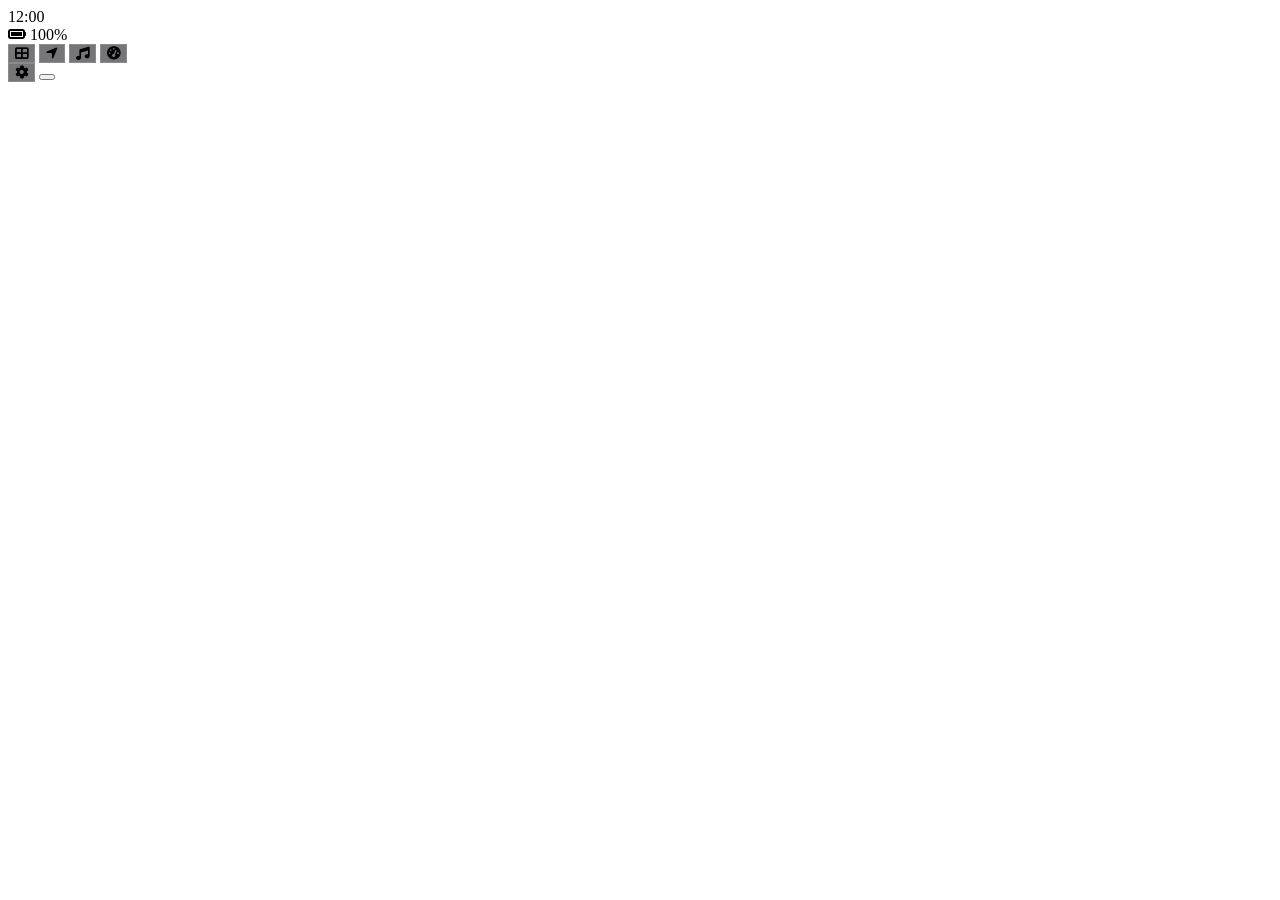
==== commit 32587aae: "Integrate complete HMI UI and functional event handlers" ====
--- a/index.html
+++ b/index.html
@@ -1,25 +1,85 @@
 <!DOCTYPE html>
-<html lang="en">
+<html lang="en" class="h-full bg-black text-white select-none">
 <head>
     <meta charset="UTF-8">
     <meta name="viewport" content="width=device-width, initial-scale=1.0, maximum-scale=1.0, user-scalable=no">
-    <title>CarPlay Clone</title>
-    <link rel="manifest" href="manifest.json">
-    <link href="https://cdn.jsdelivr.net/npm/tailwindcss@2.2.19/dist/tailwind.min.css" rel="stylesheet">
-    <link rel="stylesheet" href="https://unpkg.com/leaflet@1.7.1/dist/leaflet.css" />
+    <title>CarPlay Web Standalone</title>
+    
+    <meta name="apple-mobile-web-app-capable" content="yes">
+    <meta name="apple-mobile-web-app-status-bar-style" content="black-translucent">
+    <meta name="apple-mobile-web-app-title" content="CarPlay Standalone">
+    <link rel="apple-touch-icon" href="https://upload.wikimedia.org/wikipedia/commons/thumb/f/fa/Apple_logo_black.svg/512px-Apple_logo_black.svg.png">
+
+    <script src="https://cdn.tailwindcss.com"></script>
+    <script>
+        tailwind.config = {
+            theme: {
+                extend: {
+                    colors: {
+                        iosBg: '#0b0c10',
+                        iosCard: 'rgba(28, 28, 30, 0.75)',
+                        iosCardHover: 'rgba(44, 44, 46, 0.85)',
+                        iosBlue: '#0a84ff',
+                        iosGreen: '#30d158',
+                        iosRed: '#ff453a',
+                        iosOrange: '#ff9f0a',
+                        iosGray: '#8e8e93'
+                    },
+                    fontFamily: {
+                        sans: ['-apple-system', 'BlinkMacSystemFont', '"SF Pro Display"', '"Segoe UI"', 'Roboto', 'sans-serif']
+                    }
+                }
+            }
+        }
+    </script>
+
+    <link rel="stylesheet" href="https://cdnjs.cloudflare.com/ajax/libs/font-awesome/6.4.0/css/all.min.css">
+    <link rel="stylesheet" href="https://unpkg.com/leaflet@1.9.4/dist/leaflet.css" />
+    <script src="https://unpkg.com/leaflet@1.9.4/dist/leaflet.js"></script>
+    <script src="https://www.youtube.com/iframe_api"></script>
+
     <link rel="stylesheet" href="styles.css">
 </head>
-<body class="bg-black text-white h-screen w-screen overflow-hidden">
-    <div id="app" class="h-full w-full flex">
-        <aside id="sidebar" class="w-20 h-full bg-gray-900 flex flex-col items-center py-4 space-y-6">
-            <!-- Sidebar content will go here -->
-        </aside>
-        <main id="content" class="flex-1 h-full bg-black">
-            <!-- Main content will go here -->
-        </main>
-    </div>
-    <script src="https://unpkg.com/leaflet@1.7.1/dist/leaflet.js"></script>
-    <script src="https://www.youtube.com/iframe_api"></script>
+<body class="h-full w-full overflow-hidden bg-iosBg flex flex-row font-sans">
+    <aside class="w-20 md:w-24 h-full bg-zinc-950/90 border-r border-white/10 flex flex-col justify-between items-center py-4 z-50 shrink-0">
+        <div class="flex flex-col items-center gap-2">
+            <span id="dock-clock" class="text-xs font-bold tracking-tight text-zinc-300">12:00</span>
+            <div id="dock-battery" class="flex items-center text-[10px] text-zinc-400 gap-1" title="Battery Status">
+                <i id="battery-icon" class="fa-solid fa-battery-full text-iosGreen text-xs"></i>
+                <span id="battery-level">100%</span>
+            </div>
+        </div>
+        <nav class="flex flex-col items-center gap-3 my-auto">
+            <button onclick="switchPage('dashboard')" id="nav-btn-dashboard" class="nav-btn glass-button w-14 h-14 rounded-2xl flex items-center justify-center text-zinc-200 text-xl hover:text-white" title="Dashboard Split View">
+                <i class="fa-solid fa-table-cells-large"></i>
+            </button>
+            <button onclick="switchPage('maps')" id="nav-btn-maps" class="nav-btn glass-button w-14 h-14 rounded-2xl flex items-center justify-center text-iosBlue text-xl" title="Navigation Maps">
+                <i class="fa-solid fa-location-arrow"></i>
+            </button>
+            <button onclick="switchPage('music')" id="nav-btn-music" class="nav-btn glass-button w-14 h-14 rounded-2xl flex items-center justify-center text-iosRed text-xl" title="YouTube Music Player">
+                <i class="fa-solid fa-music"></i>
+            </button>
+            <button onclick="switchPage('speedometer')" id="nav-btn-speedometer" class="nav-btn glass-button w-14 h-14 rounded-2xl flex items-center justify-center text-iosOrange text-xl" title="Speedometer & Driving Gauges">
+                <i class="fa-solid fa-gauge-high"></i>
+            </button>
+        </nav>
+        <div class="flex flex-col items-center gap-3">
+            <button onclick="switchPage('settings')" id="nav-btn-settings" class="nav-btn glass-button w-12 h-12 rounded-xl flex items-center justify-center text-zinc-400 text-lg hover:text-white" title="Settings & Utilities">
+                <i class="fa-solid fa-gear"></i>
+            </button>
+            <button onclick="switchPage('launcher')" id="nav-btn-launcher" class="w-14 h-14 rounded-2xl bg-white/10 border border-white/20 flex items-center justify-center text-white text-2xl active:scale-95 transition-all shadow-lg" title="CarPlay App Launcher">
+                <div class="grid grid-cols-2 gap-1 p-2">
+                    <span class="w-2.5 h-2.5 bg-white rounded-full"></span>
+                    <span class="w-2.5 h-2.5 bg-white rounded-full"></span>
+                    <span class="w-2.5 h-2.5 bg-white rounded-full"></span>
+                    <span class="w-2.5 h-2.5 bg-white rounded-full"></span>
+                </div>
+            </button>
+        </div>
+    </aside>
+    <main id="content" class="flex-1 h-full relative overflow-hidden bg-gradient-to-br from-zinc-950 via-zinc-900 to-black">
+        <!-- Content injected by app.js -->
+    </main>
     <script src="app.js" type="module"></script>
 </body>
 </html>
--- a/styles.css
+++ b/styles.css
@@ -1,8 +1,61 @@
-body {
-    font-family: -apple-system, BlinkMacSystemFont, "Segoe UI", Roboto, Helvetica, Arial, sans-serif;
+.glass-panel {
+    background: rgba(24, 24, 28, 0.72);
+    backdrop-filter: blur(24px);
+    -webkit-backdrop-filter: blur(24px);
+    border: 1px solid rgba(255, 255, 255, 0.12);
 }
-
-.backdrop-blur-md {
+.glass-button {
+    background: rgba(45, 45, 50, 0.65);
     backdrop-filter: blur(12px);
     -webkit-backdrop-filter: blur(12px);
+    border: 1px solid rgba(255, 255, 255, 0.15);
+    transition: all 0.15s ease-in-out;
 }
+.glass-button:active {
+    transform: scale(0.95);
+    background: rgba(70, 70, 78, 0.8);
+}
+.leaflet-container {
+    background: #111 !important;
+    font-family: inherit;
+}
+.leaflet-control-zoom {
+    border: none !important;
+    box-shadow: 0 4px 12px rgba(0,0,0,0.5) !important;
+}
+.leaflet-control-zoom a {
+    background: rgba(28,28,30,0.9) !important;
+    color: white !important;
+    border-color: rgba(255,255,255,0.15) !important;
+}
+.user-location-dot {
+    width: 18px;
+    height: 18px;
+    background-color: #0a84ff;
+    border: 3px solid #ffffff;
+    border-radius: 50%;
+    box-shadow: 0 0 15px rgba(10, 132, 255, 0.8);
+    animation: pulse-ring 2s infinite;
+}
+@keyframes pulse-ring {
+    0% { box-shadow: 0 0 0 0 rgba(10, 132, 255, 0.7); }
+    70% { box-shadow: 0 0 0 14px rgba(10, 132, 255, 0); }
+    100% { box-shadow: 0 0 0 0 rgba(10, 132, 255, 0); }
+}
+input[type=range] {
+    -webkit-appearance: none;
+    background: rgba(255, 255, 255, 0.2);
+    border-radius: 6px;
+    height: 6px;
+}
+input[type=range]::-webkit-slider-thumb {
+    -webkit-appearance: none;
+    height: 18px;
+    width: 18px;
+    border-radius: 50%;
+    background: #ffffff;
+    cursor: pointer;
+    box-shadow: 0 2px 6px rgba(0,0,0,0.4);
+}
+.no-scrollbar::-webkit-scrollbar { display: none; }
+.no-scrollbar { -ms-overflow-style: none; scrollbar-width: none; }
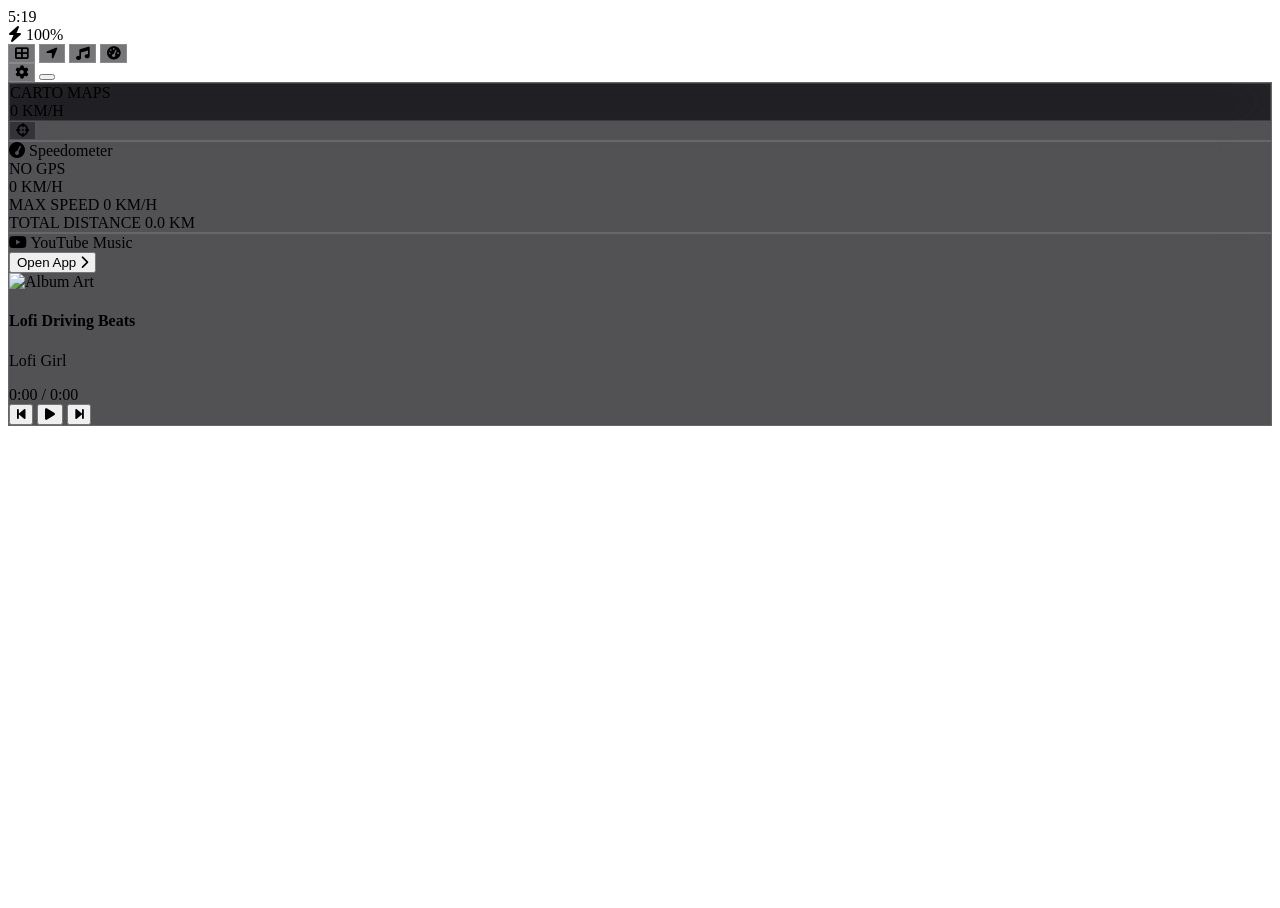
==== commit 140fc43f: "fix: resolve iPhone 11 landscape display cropping and safe-area overlap - Add viewport-fit=cover to " ====
--- a/index.html
+++ b/index.html
@@ -2,14 +2,19 @@
 <html lang="en" class="h-full bg-black text-white select-none">
 <head>
     <meta charset="UTF-8">
-    <meta name="viewport" content="width=device-width, initial-scale=1.0, maximum-scale=1.0, user-scalable=no">
+    <meta name="viewport" content="width=device-width, initial-scale=1.0, maximum-scale=1.0, user-scalable=no, viewport-fit=cover">
     <title>CarPlay Web Standalone</title>
     
+    <!-- iOS & PWA Web App Metadata -->
     <meta name="apple-mobile-web-app-capable" content="yes">
     <meta name="apple-mobile-web-app-status-bar-style" content="black-translucent">
-    <meta name="apple-mobile-web-app-title" content="CarPlay Standalone">
+    <meta name="apple-mobile-web-app-title" content="CarPlay">
     <link rel="apple-touch-icon" href="https://upload.wikimedia.org/wikipedia/commons/thumb/f/fa/Apple_logo_black.svg/512px-Apple_logo_black.svg.png">
-
+    
+    <!-- PWA Manifest Link -->
+    <link rel="manifest" href="manifest.json">
+
+    <!-- Tailwind CSS -->
     <script src="https://cdn.tailwindcss.com"></script>
     <script>
         tailwind.config = {
@@ -33,15 +38,130 @@
         }
     </script>
 
+    <!-- FontAwesome Icons -->
     <link rel="stylesheet" href="https://cdnjs.cloudflare.com/ajax/libs/font-awesome/6.4.0/css/all.min.css">
+
+    <!-- Leaflet CSS & JS (Free OpenStreetMap library) -->
     <link rel="stylesheet" href="https://unpkg.com/leaflet@1.9.4/dist/leaflet.css" />
     <script src="https://unpkg.com/leaflet@1.9.4/dist/leaflet.js"></script>
+
+    <!-- YouTube IFrame API -->
     <script src="https://www.youtube.com/iframe_api"></script>
 
-    <link rel="stylesheet" href="styles.css">
+    <style>
+        /* Custom CarPlay Glassmorphism & UI Styling */
+        .glass-panel {
+            background: rgba(24, 24, 28, 0.75);
+            backdrop-filter: blur(24px);
+            -webkit-backdrop-filter: blur(24px);
+            border: 1px solid rgba(255, 255, 255, 0.12);
+        }
+
+        .glass-button {
+            background: rgba(45, 45, 50, 0.65);
+            backdrop-filter: blur(12px);
+            -webkit-backdrop-filter: blur(12px);
+            border: 1px solid rgba(255, 255, 255, 0.15);
+            transition: all 0.15s ease-in-out;
+        }
+
+        .glass-button:active {
+            transform: scale(0.95);
+            background: rgba(70, 70, 78, 0.8);
+        }
+
+        /* Native Dark Tile Styling */
+        .leaflet-container {
+            background: #111115 !important;
+            font-family: inherit;
+        }
+
+        /* Custom Range Slider Input */
+        input[type=range] {
+            -webkit-appearance: none;
+            background: rgba(255, 255, 255, 0.2);
+            border-radius: 6px;
+            height: 6px;
+        }
+        input[type=range]::-webkit-slider-thumb {
+            -webkit-appearance: none;
+            height: 18px;
+            width: 18px;
+            border-radius: 50%;
+            background: #ffffff;
+            cursor: pointer;
+            box-shadow: 0 2px 6px rgba(0,0,0,0.4);
+        }
+
+        /* Custom Scrollbar Removal */
+        .no-scrollbar::-webkit-scrollbar { display: none; }
+        .no-scrollbar { -ms-overflow-style: none; scrollbar-width: none; }
+
+        /* CRITICAL FIX: Explicit hidden rule so overlays never block clicks if Tailwind CDN is delayed/blocked */
+        .hidden { 
+            display: none !important; 
+        }
+
+        /* Mobile Touch & Pointer Fixes */
+        button, .glass-button, .nav-btn, [onclick] {
+            cursor: pointer !important;
+            touch-action: manipulation;
+            -webkit-tap-highlight-color: transparent;
+        }
+
+        /* ====================================================
+           IPHONE LANDSCAPE FIX (SPEC-iphone-11-display-fix)
+           iPhone 11 landscape = 812x375 CSS pt; notch + home
+           indicator need safe-area insets; short height needs
+           a compact layout so nothing is clipped.
+           ==================================================== */
+
+        /* 1. Track the visible viewport, not the "large" one Safari reports */
+        html, body {
+            height: -webkit-fill-available !important;
+            height: 100dvh !important;
+        }
+
+        /* 2. Inset content from notch corners (landscape) and home indicator */
+        body {
+            padding-top: env(safe-area-inset-top);
+            padding-right: env(safe-area-inset-right);
+            padding-bottom: env(safe-area-inset-bottom);
+            padding-left: env(safe-area-inset-left);
+        }
+
+        /* 3. Compact mode for short viewports (phone landscape ~375pt tall) */
+        @media (max-height: 500px) {
+            aside {
+                width: 4rem !important;
+                padding-top: 0.5rem !important;
+                padding-bottom: 0.5rem !important;
+            }
+            .nav-btn {
+                width: 44px !important;
+                height: 44px !important;
+                font-size: 1.125rem !important;
+            }
+            #nav-btn-settings { width: 40px !important; height: 40px !important; }
+            #nav-btn-launcher { width: 44px !important; height: 44px !important; font-size: 1.25rem !important; }
+            aside nav, aside > div { gap: 0.5rem !important; }
+            #page-dashboard { padding: 0.75rem !important; gap: 0.75rem !important; }
+            #dash-speed-val { font-size: 3rem !important; }
+            #page-speedometer { padding: 0.75rem !important; }
+            #page-speedometer .rounded-full { width: 9rem !important; height: 9rem !important; }
+            #huge-speed-val { font-size: 3.5rem !important; }
+            #page-settings { padding: 1rem !important; }
+        }
+    </style>
 </head>
 <body class="h-full w-full overflow-hidden bg-iosBg flex flex-row font-sans">
+
+    <!-- ========================================== -->
+    <!-- SIDEBAR DOCK (FIXED NAVIGATION BAR)       -->
+    <!-- ========================================== -->
     <aside class="w-20 md:w-24 h-full bg-zinc-950/90 border-r border-white/10 flex flex-col justify-between items-center py-4 z-50 shrink-0">
+        
+        <!-- Status Info: Digital Clock & Battery Status -->
         <div class="flex flex-col items-center gap-2">
             <span id="dock-clock" class="text-xs font-bold tracking-tight text-zinc-300">12:00</span>
             <div id="dock-battery" class="flex items-center text-[10px] text-zinc-400 gap-1" title="Battery Status">
@@ -49,24 +169,38 @@
                 <span id="battery-level">100%</span>
             </div>
         </div>
+
+        <!-- Middle Quick Launch Bar -->
         <nav class="flex flex-col items-center gap-3 my-auto">
+            
+            <!-- Dashboard / Split Screen View -->
             <button onclick="switchPage('dashboard')" id="nav-btn-dashboard" class="nav-btn glass-button w-14 h-14 rounded-2xl flex items-center justify-center text-zinc-200 text-xl hover:text-white" title="Dashboard Split View">
                 <i class="fa-solid fa-table-cells-large"></i>
             </button>
+
+            <!-- Navigation Maps -->
             <button onclick="switchPage('maps')" id="nav-btn-maps" class="nav-btn glass-button w-14 h-14 rounded-2xl flex items-center justify-center text-iosBlue text-xl" title="Navigation Maps">
                 <i class="fa-solid fa-location-arrow"></i>
             </button>
+
+            <!-- YouTube Music -->
             <button onclick="switchPage('music')" id="nav-btn-music" class="nav-btn glass-button w-14 h-14 rounded-2xl flex items-center justify-center text-iosRed text-xl" title="YouTube Music Player">
                 <i class="fa-solid fa-music"></i>
             </button>
+
+            <!-- Speedometer Gauges -->
             <button onclick="switchPage('speedometer')" id="nav-btn-speedometer" class="nav-btn glass-button w-14 h-14 rounded-2xl flex items-center justify-center text-iosOrange text-xl" title="Speedometer & Driving Gauges">
                 <i class="fa-solid fa-gauge-high"></i>
             </button>
         </nav>
+
+        <!-- Bottom Controls & CarPlay Home Launcher -->
         <div class="flex flex-col items-center gap-3">
             <button onclick="switchPage('settings')" id="nav-btn-settings" class="nav-btn glass-button w-12 h-12 rounded-xl flex items-center justify-center text-zinc-400 text-lg hover:text-white" title="Settings & Utilities">
                 <i class="fa-solid fa-gear"></i>
             </button>
+
+            <!-- CarPlay iOS Home Icon Grid Button -->
             <button onclick="switchPage('launcher')" id="nav-btn-launcher" class="w-14 h-14 rounded-2xl bg-white/10 border border-white/20 flex items-center justify-center text-white text-2xl active:scale-95 transition-all shadow-lg" title="CarPlay App Launcher">
                 <div class="grid grid-cols-2 gap-1 p-2">
                     <span class="w-2.5 h-2.5 bg-white rounded-full"></span>
@@ -77,9 +211,1020 @@
             </button>
         </div>
     </aside>
-    <main id="content" class="flex-1 h-full relative overflow-hidden bg-gradient-to-br from-zinc-950 via-zinc-900 to-black">
-        <!-- Content injected by app.js -->
+
+    <!-- ========================================== -->
+    <!-- MAIN DISPLAY CANVAS AREA                   -->
+    <!-- ========================================== -->
+    <main class="flex-1 h-full relative overflow-hidden bg-gradient-to-br from-zinc-950 via-zinc-900 to-black">
+
+        <!-- Hidden Global YouTube IFrame Player -->
+        <div class="hidden">
+            <div id="youtube-player"></div>
+        </div>
+
+        <!-- Notification Toast Popup -->
+        <div id="toast-notify" class="hidden fixed top-4 right-4 z-50 glass-panel px-4 py-3 rounded-2xl flex items-center gap-3 shadow-2xl text-xs font-semibold text-white">
+            <i id="toast-icon" class="fa-solid fa-circle-info text-iosBlue text-sm"></i>
+            <span id="toast-msg">Notification Message</span>
+        </div>
+
+        <!-- ==================================================== -->
+        <!-- PAGE 1: CARPLAY DASHBOARD (SPLIT SCREEN VIEW)       -->
+        <!-- ==================================================== -->
+        <section id="page-dashboard" class="car-page w-full h-full p-4 grid grid-cols-12 gap-4">
+            
+            <!-- Left Panel: Interactive Leaflet Map (60% width = col-span-7) -->
+            <div class="col-span-7 h-full glass-panel rounded-3xl overflow-hidden relative flex flex-col shadow-2xl">
+                <div id="map-dashboard" class="w-full h-full z-0"></div>
+
+                <!-- Map Floating Live Speed & Status Pill -->
+                <div class="absolute top-4 left-4 z-10 glass-panel px-4 py-2 rounded-2xl flex items-center gap-3 shadow-lg">
+                    <span class="w-3 h-3 rounded-full bg-iosGreen animate-pulse"></span>
+                    <span class="text-xs font-semibold text-zinc-300">CARTO MAPS</span>
+                    <div class="h-4 w-px bg-white/20"></div>
+                    <span class="text-sm font-bold text-white"><span id="dash-map-speed">0</span> <span class="unit-text text-xs text-zinc-400">KM/H</span></span>
+                </div>
+
+                <!-- Recenter Map Button -->
+                <button onclick="recenterMaps()" class="absolute bottom-4 right-4 z-10 glass-button w-12 h-12 rounded-2xl flex items-center justify-center text-white shadow-lg active:scale-90 transition" title="Recenter to Location">
+                    <i class="fa-solid fa-crosshairs text-lg"></i>
+                </button>
+            </div>
+
+            <!-- Right Panel: Stacked Cards (40% width = col-span-5) -->
+            <div class="col-span-5 h-full flex flex-col gap-4">
+                
+                <!-- Right Top Card: GPS Speedometer & Telemetry Widget -->
+                <div class="h-1/2 glass-panel rounded-3xl p-5 flex flex-col justify-between relative overflow-hidden shadow-2xl">
+                    <div class="flex justify-between items-center">
+                        <div class="flex items-center gap-2 text-iosOrange font-semibold text-xs tracking-wider uppercase">
+                            <i class="fa-solid fa-gauge-simple-high"></i> Speedometer
+                        </div>
+                        <span id="gps-status-badge" class="px-2.5 py-1 rounded-full text-[10px] font-bold bg-iosGreen/20 text-iosGreen border border-iosGreen/30">
+                            GPS READY
+                        </span>
+                    </div>
+
+                    <!-- Speedometer Readout -->
+                    <div class="flex items-baseline justify-center my-auto">
+                        <span id="dash-speed-val" class="text-6xl md:text-7xl font-extrabold tracking-tighter text-white drop-shadow-md">0</span>
+                        <span class="unit-text text-lg font-bold text-zinc-400 ml-2 uppercase">KM/H</span>
+                    </div>
+
+                    <!-- Sub-stats Footer -->
+                    <div class="grid grid-cols-2 gap-2 pt-2 border-t border-white/10 text-xs">
+                        <div class="flex flex-col">
+                            <span class="text-zinc-400 text-[10px]">MAX SPEED</span>
+                            <span class="font-bold text-zinc-200"><span id="dash-max-speed">0</span> <span class="unit-text">KM/H</span></span>
+                        </div>
+                        <div class="flex flex-col text-right">
+                            <span class="text-zinc-400 text-[10px]">TOTAL DISTANCE</span>
+                            <span class="font-bold text-zinc-200"><span id="dash-distance">0.0</span> <span class="dist-unit-text">KM</span></span>
+                        </div>
+                    </div>
+                </div>
+
+                <!-- Right Bottom Card: YouTube Music Compact Widget -->
+                <div class="h-1/2 glass-panel rounded-3xl p-5 flex flex-col justify-between relative overflow-hidden shadow-2xl">
+                    
+                    <div class="flex items-center justify-between">
+                        <div class="flex items-center gap-2 text-iosRed font-semibold text-xs tracking-wider uppercase">
+                            <i class="fa-brands fa-youtube text-sm"></i> YouTube Music
+                        </div>
+                        <button onclick="switchPage('music')" class="text-xs text-zinc-400 hover:text-white transition">
+                            Open App <i class="fa-solid fa-chevron-right text-[10px]"></i>
+                        </button>
+                    </div>
+
+                    <!-- Track Info Row -->
+                    <div class="flex items-center gap-4 my-auto">
+                        <img id="widget-thumb" src="https://images.unsplash.com/photo-1614613535308-eb5fbd3d2c17?w=300&auto=format&fit=crop&q=80" alt="Album Art" class="w-16 h-16 rounded-2xl object-cover shadow-lg border border-white/10">
+                        <div class="flex flex-col overflow-hidden">
+                            <h4 id="widget-title" class="text-base font-bold text-white truncate">Lofi Driving Beats</h4>
+                            <p id="widget-artist" class="text-xs text-zinc-400 truncate">Lofi Girl</p>
+                        </div>
+                    </div>
+
+                    <!-- Mini Media Controls -->
+                    <div class="flex items-center justify-between pt-2 border-t border-white/10">
+                        <span id="widget-time" class="text-[10px] font-mono text-zinc-400">0:00 / 0:00</span>
+                        <div class="flex items-center gap-4">
+                            <button onclick="prevTrack()" class="text-zinc-300 hover:text-white text-lg active:scale-90 transition">
+                                <i class="fa-solid fa-backward-step"></i>
+                            </button>
+                            <button onclick="togglePlayPause()" id="widget-play-btn" class="w-10 h-10 rounded-full bg-white text-black flex items-center justify-center text-base shadow-md active:scale-90 transition">
+                                <i class="fa-solid fa-play ml-0.5"></i>
+                            </button>
+                            <button onclick="nextTrack()" class="text-zinc-300 hover:text-white text-lg active:scale-90 transition">
+                                <i class="fa-solid fa-forward-step"></i>
+                            </button>
+                        </div>
+                    </div>
+                </div>
+
+            </div>
+        </section>
+
+        <!-- ==================================================== -->
+        <!-- PAGE 2: APP LAUNCHER GRID (IOS HOME SCREEN)          -->
+        <!-- ==================================================== -->
+        <section id="page-launcher" class="car-page hidden w-full h-full p-8 flex flex-col justify-between">
+            <div class="mb-4">
+                <h1 class="text-2xl font-bold text-white tracking-tight">CarPlay Applications</h1>
+                <p class="text-xs text-zinc-400">Tap an icon to switch application display</p>
+            </div>
+
+            <!-- App Icon Grid (Large touch friendly targets) -->
+            <div class="grid grid-cols-4 md:grid-cols-5 gap-6 md:gap-8 my-auto max-w-4xl mx-auto w-full">
+                
+                <!-- App 1: YouTube Music -->
+                <button onclick="switchPage('music')" class="flex flex-col items-center gap-2 group">
+                    <div class="w-20 h-20 md:w-24 md:h-24 rounded-3xl bg-gradient-to-tr from-red-700 to-rose-500 shadow-xl flex items-center justify-center text-white text-4xl group-active:scale-90 transition border border-white/20">
+                        <i class="fa-brands fa-youtube"></i>
+                    </div>
+                    <span class="text-xs font-medium text-zinc-200">YT Music</span>
+                </button>
+
+                <!-- App 2: OpenStreetMap Navigation -->
+                <button onclick="switchPage('maps')" class="flex flex-col items-center gap-2 group">
+                    <div class="w-20 h-20 md:w-24 md:h-24 rounded-3xl bg-gradient-to-tr from-sky-600 to-blue-500 shadow-xl flex items-center justify-center text-white text-4xl group-active:scale-90 transition border border-white/20">
+                        <i class="fa-solid fa-map-location-dot"></i>
+                    </div>
+                    <span class="text-xs font-medium text-zinc-200">Maps</span>
+                </button>
+
+                <!-- App 3: Speedometer Gauge -->
+                <button onclick="switchPage('speedometer')" class="flex flex-col items-center gap-2 group">
+                    <div class="w-20 h-20 md:w-24 md:h-24 rounded-3xl bg-gradient-to-tr from-amber-600 to-orange-500 shadow-xl flex items-center justify-center text-white text-4xl group-active:scale-90 transition border border-white/20">
+                        <i class="fa-solid fa-gauge-high"></i>
+                    </div>
+                    <span class="text-xs font-medium text-zinc-200">Speedometer</span>
+                </button>
+
+                <!-- App 4: Settings & Utilities -->
+                <button onclick="switchPage('settings')" class="flex flex-col items-center gap-2 group">
+                    <div class="w-20 h-20 md:w-24 md:h-24 rounded-3xl bg-gradient-to-tr from-zinc-700 to-zinc-500 shadow-xl flex items-center justify-center text-white text-4xl group-active:scale-90 transition border border-white/20">
+                        <i class="fa-solid fa-sliders"></i>
+                    </div>
+                    <span class="text-xs font-medium text-zinc-200">Settings</span>
+                </button>
+
+                <!-- App 5: Phone / Quick Dial -->
+                <button onclick="openQuickDial()" class="flex flex-col items-center gap-2 group">
+                    <div class="w-20 h-20 md:w-24 md:h-24 rounded-3xl bg-gradient-to-tr from-emerald-600 to-green-500 shadow-xl flex items-center justify-center text-white text-4xl group-active:scale-90 transition border border-white/20">
+                        <i class="fa-solid fa-phone"></i>
+                    </div>
+                    <span class="text-xs font-medium text-zinc-200">Phone</span>
+                </button>
+
+                <!-- App 6: Split Dashboard View -->
+                <button onclick="switchPage('dashboard')" class="flex flex-col items-center gap-2 group">
+                    <div class="w-20 h-20 md:w-24 md:h-24 rounded-3xl bg-gradient-to-tr from-purple-700 to-indigo-600 shadow-xl flex items-center justify-center text-white text-4xl group-active:scale-90 transition border border-white/20">
+                        <i class="fa-solid fa-table-cells-large"></i>
+                    </div>
+                    <span class="text-xs font-medium text-zinc-200">Dashboard</span>
+                </button>
+
+                <!-- App 7: Driving Simulator -->
+                <button onclick="toggleSimulatedDrive()" class="flex flex-col items-center gap-2 group">
+                    <div id="launcher-sim-icon" class="w-20 h-20 md:w-24 md:h-24 rounded-3xl bg-gradient-to-tr from-teal-700 to-emerald-600 shadow-xl flex items-center justify-center text-white text-4xl group-active:scale-90 transition border border-white/20">
+                        <i class="fa-solid fa-car-side"></i>
+                    </div>
+                    <span id="launcher-sim-label" class="text-xs font-medium text-zinc-200">Simulate Drive</span>
+                </button>
+
+                <!-- App 8: Keep Screen Awake -->
+                <button onclick="toggleWakeLock()" class="flex flex-col items-center gap-2 group">
+                    <div id="launcher-wake-icon" class="w-20 h-20 md:w-24 md:h-24 rounded-3xl bg-gradient-to-tr from-yellow-600 to-amber-500 shadow-xl flex items-center justify-center text-white text-4xl group-active:scale-90 transition border border-white/20">
+                        <i class="fa-solid fa-sun"></i>
+                    </div>
+                    <span class="text-xs font-medium text-zinc-200">Keep Screen On</span>
+                </button>
+
+            </div>
+
+            <!-- Page Indicator Dots -->
+            <div class="flex justify-center gap-2 py-2">
+                <span class="w-2 h-2 rounded-full bg-white"></span>
+                <span class="w-2 h-2 rounded-full bg-white/30"></span>
+            </div>
+        </section>
+
+        <!-- ==================================================== -->
+        <!-- PAGE 3: FULL YOUTUBE MUSIC PLAYER STANDALONE         -->
+        <!-- ==================================================== -->
+        <section id="page-music" class="car-page hidden w-full h-full p-6 flex flex-col md:flex-row gap-6 relative overflow-hidden">
+            
+            <!-- Dynamic Ambient Blurred Cover Backdrop -->
+            <div id="player-ambient-bg" class="absolute inset-0 bg-cover bg-center opacity-30 blur-3xl scale-125 pointer-events-none transition-all duration-700"></div>
+
+            <!-- Left Container: Main Audio Player & Metadata -->
+            <div class="flex-1 glass-panel rounded-3xl p-6 flex flex-col justify-between z-10 shadow-2xl">
+                
+                <!-- Top Header -->
+                <div class="flex justify-between items-center">
+                    <div class="flex items-center gap-2 text-iosRed font-bold text-sm">
+                        <i class="fa-brands fa-youtube text-xl"></i> YOUTUBE MUSIC DRIVER
+                    </div>
+                    <span class="text-xs px-3 py-1 bg-white/10 rounded-full text-zinc-300">Standalone Audio</span>
+                </div>
+
+                <!-- Album Artwork & Titles -->
+                <div class="flex flex-col md:flex-row items-center gap-6 my-auto">
+                    <img id="main-player-thumb" src="https://images.unsplash.com/photo-1614613535308-eb5fbd3d2c17?w=600&auto=format&fit=crop&q=80" alt="Album Cover" class="w-44 h-44 md:w-56 md:h-56 rounded-3xl object-cover shadow-2xl border border-white/15">
+                    
+                    <div class="flex flex-col text-center md:text-left overflow-hidden">
+                        <h2 id="main-player-title" class="text-2xl md:text-3xl font-extrabold text-white truncate">Lofi Driving Beats</h2>
+                        <p id="main-player-artist" class="text-base text-zinc-400 mt-1 truncate">Lofi Girl</p>
+                        
+                        <!-- Volume Slider -->
+                        <div class="flex items-center gap-3 mt-6 bg-black/40 px-4 py-2.5 rounded-2xl w-full max-w-xs border border-white/10">
+                            <i class="fa-solid fa-volume-low text-zinc-400 text-xs"></i>
+                            <input type="range" id="player-volume" min="0" max="100" value="80" oninput="setVolume(this.value)" class="w-full cursor-pointer">
+                            <i class="fa-solid fa-volume-high text-zinc-400 text-xs"></i>
+                        </div>
+                    </div>
+                </div>
+
+                <!-- Timeline Bar & Touch Controls -->
+                <div class="space-y-3">
+                    <!-- Seekbar -->
+                    <div class="flex flex-col gap-1">
+                        <input type="range" id="player-seekbar" min="0" max="100" value="0" onchange="seekTo(this.value)" class="w-full cursor-pointer">
+                        <div class="flex justify-between text-[11px] font-mono text-zinc-400">
+                            <span id="player-current-time">0:00</span>
+                            <span id="player-duration">0:00</span>
+                        </div>
+                    </div>
+
+                    <!-- Audio Controls -->
+                    <div class="flex items-center justify-center gap-8 pt-2">
+                        <button onclick="prevTrack()" class="w-14 h-14 rounded-full glass-button flex items-center justify-center text-white text-xl active:scale-90 transition">
+                            <i class="fa-solid fa-backward-step"></i>
+                        </button>
+                        
+                        <button onclick="togglePlayPause()" id="main-play-btn" class="w-20 h-20 rounded-full bg-white text-black flex items-center justify-center text-3xl shadow-2xl active:scale-95 transition">
+                            <i class="fa-solid fa-play ml-1"></i>
+                        </button>
+                        
+                        <button onclick="nextTrack()" class="w-14 h-14 rounded-full glass-button flex items-center justify-center text-white text-xl active:scale-90 transition">
+                            <i class="fa-solid fa-forward-step"></i>
+                        </button>
+                    </div>
+                </div>
+            </div>
+
+            <!-- Right Container: Station Presets & Custom URL Input -->
+            <div class="w-full md:w-80 glass-panel rounded-3xl p-5 flex flex-col justify-between z-10 shadow-2xl">
+                <div>
+                    <h3 class="text-sm font-bold text-white mb-3 tracking-wide">DRIVING RADIO STATIONS</h3>
+                    
+                    <!-- Preset Radio List -->
+                    <div class="space-y-2 max-h-56 md:max-h-64 overflow-y-auto no-scrollbar">
+                        
+                        <button onclick="loadYouTubeVideo('jfKfPfyJRdk', 'Lofi Chill Drive', 'Lofi Girl')" class="w-full glass-button p-3 rounded-2xl flex items-center gap-3 text-left hover:bg-white/10 transition">
+                            <div class="w-10 h-10 rounded-xl bg-purple-600/50 flex items-center justify-center text-white shrink-0"><i class="fa-solid fa-headphones"></i></div>
+                            <div class="overflow-hidden">
+                                <h5 class="text-xs font-bold text-white truncate">Lofi Chill Drive</h5>
+                                <p class="text-[10px] text-zinc-400">Relaxing Beats 24/7</p>
+                            </div>
+                        </button>
+
+                        <button onclick="loadYouTubeVideo('4xDzrJKXOOY', 'Synthwave Highway', 'Retrowave FM')" class="w-full glass-button p-3 rounded-2xl flex items-center gap-3 text-left hover:bg-white/10 transition">
+                            <div class="w-10 h-10 rounded-xl bg-indigo-600/50 flex items-center justify-center text-white shrink-0"><i class="fa-solid fa-bolt"></i></div>
+                            <div class="overflow-hidden">
+                                <h5 class="text-xs font-bold text-white truncate">Synthwave Highway</h5>
+                                <p class="text-[10px] text-zinc-400">Night Drive Vibes</p>
+                            </div>
+                        </button>
+
+                        <button onclick="loadYouTubeVideo('5qap5aO4i9A', 'Chill Pop Hits', 'Radio Driver')" class="w-full glass-button p-3 rounded-2xl flex items-center gap-3 text-left hover:bg-white/10 transition">
+                            <div class="w-10 h-10 rounded-xl bg-pink-600/50 flex items-center justify-center text-white shrink-0"><i class="fa-solid fa-music"></i></div>
+                            <div class="overflow-hidden">
+                                <h5 class="text-xs font-bold text-white truncate">Top Pop Radio</h5>
+                                <p class="text-[10px] text-zinc-400">Popular Car Tracks</p>
+                            </div>
+                        </button>
+
+                        <button onclick="loadYouTubeVideo('fJ9rUzIMcZQ', 'Rock Drive Essentials', 'Classic Rock')" class="w-full glass-button p-3 rounded-2xl flex items-center gap-3 text-left hover:bg-white/10 transition">
+                            <div class="w-10 h-10 rounded-xl bg-amber-600/50 flex items-center justify-center text-white shrink-0"><i class="fa-solid fa-guitar"></i></div>
+                            <div class="overflow-hidden">
+                                <h5 class="text-xs font-bold text-white truncate">Rock Drive</h5>
+                                <p class="text-[10px] text-zinc-400">High Energy Road Trip</p>
+                            </div>
+                        </button>
+
+                    </div>
+                </div>
+
+                <!-- Custom YouTube URL/ID Input -->
+                <div class="pt-4 border-t border-white/10">
+                    <label class="text-[11px] font-semibold text-zinc-400 block mb-1.5">Load Custom YouTube URL/ID</label>
+                    <div class="flex gap-2">
+                        <input type="text" id="custom-yt-input" placeholder="Video ID or YouTube Link" class="w-full bg-black/50 border border-white/15 rounded-xl px-3 py-2 text-xs text-white placeholder-zinc-500 focus:outline-none focus:border-iosBlue">
+                        <button onclick="loadCustomYouTube()" class="bg-iosBlue text-white px-3 py-2 rounded-xl text-xs font-bold active:scale-95 transition shrink-0">
+                            Load
+                        </button>
+                    </div>
+                </div>
+            </div>
+
+        </section>
+
+        <!-- ==================================================== -->
+        <!-- PAGE 4: FULLSCREEN NAVIGATION MAP                   -->
+        <!-- ==================================================== -->
+        <section id="page-maps" class="car-page hidden w-full h-full relative">
+            
+            <!-- Fullscreen Map Container -->
+            <div id="map-fullscreen" class="w-full h-full z-0"></div>
+
+            <!-- Top Navigation Guidance Banner -->
+            <div class="absolute top-4 left-4 right-4 z-10 glass-panel p-4 rounded-3xl flex items-center justify-between max-w-2xl mx-auto shadow-2xl">
+                <div class="flex items-center gap-4">
+                    <div class="w-12 h-12 rounded-2xl bg-iosGreen text-black flex items-center justify-center text-2xl font-bold shadow-lg">
+                        <i class="fa-solid fa-arrow-up"></i>
+                    </div>
+                    <div>
+                        <h4 class="text-lg font-bold text-white">Continue Straight</h4>
+                        <p class="text-xs text-zinc-300">CARTO Live GPS Route</p>
+                    </div>
+                </div>
+                <div class="text-right">
+                    <span class="text-xl font-black text-white">4.2 <span class="text-xs font-normal">KM</span></span>
+                    <p class="text-[10px] text-zinc-400">EST ARRIVAL: 8 MIN</p>
+                </div>
+            </div>
+
+            <!-- Bottom Floating Controls Overlay -->
+            <div class="absolute bottom-6 left-6 right-6 z-10 flex justify-between items-end pointer-events-none">
+                
+                <!-- Speedometer Badge -->
+                <div class="pointer-events-auto glass-panel px-5 py-3 rounded-3xl flex items-center gap-3 shadow-2xl">
+                    <span class="text-3xl font-extrabold text-white" id="full-map-speed">0</span>
+                    <span class="unit-text text-xs font-bold text-zinc-400">KM/H</span>
+                </div>
+
+                <!-- Recenter Controls -->
+                <div class="pointer-events-auto flex items-center gap-3">
+                    <button onclick="recenterMaps()" class="glass-button w-14 h-14 rounded-2xl flex items-center justify-center text-white text-xl shadow-2xl active:scale-90 transition">
+                        <i class="fa-solid fa-crosshairs"></i>
+                    </button>
+                </div>
+            </div>
+        </section>
+
+        <!-- ==================================================== -->
+        <!-- PAGE 5: SPEEDOMETER & GAUGES FULL VIEW               -->
+        <!-- ==================================================== -->
+        <section id="page-speedometer" class="car-page hidden w-full h-full p-8 flex flex-col justify-between items-center text-center relative overflow-hidden">
+            
+            <div class="flex justify-between items-center w-full max-w-3xl z-10">
+                <div class="flex items-center gap-2 text-iosOrange font-bold text-sm">
+                    <i class="fa-solid fa-gauge-high"></i> DIGITAL SPEEDOMETER HUD
+                </div>
+                <button onclick="toggleSimulatedDrive()" id="hud-sim-btn" class="glass-button px-4 py-2 rounded-2xl text-xs font-bold text-zinc-300">
+                    <i class="fa-solid fa-play text-iosGreen mr-1"></i> Start Speed Sim
+                </button>
+            </div>
+
+            <!-- Huge Radial Gauge Readout -->
+            <div class="my-auto z-10 flex flex-col items-center">
+                <div class="relative flex items-center justify-center">
+                    <div class="w-64 h-64 md:w-80 md:h-80 rounded-full border-4 border-iosOrange/30 flex items-center justify-center shadow-[0_0_50px_rgba(255,159,10,0.25)]">
+                        <div class="flex flex-col items-center">
+                            <span id="huge-speed-val" class="text-8xl md:text-9xl font-black tracking-tighter text-white drop-shadow-2xl">0</span>
+                            <span class="unit-text text-xl font-extrabold text-iosOrange tracking-widest mt-2 uppercase">KM/H</span>
+                        </div>
+                    </div>
+                </div>
+            </div>
+
+            <!-- Telemetry Stats Bar -->
+            <div class="grid grid-cols-3 gap-4 w-full max-w-3xl glass-panel p-4 rounded-3xl z-10 shadow-2xl">
+                <div class="flex flex-col items-center">
+                    <span class="text-[10px] text-zinc-400 font-bold uppercase">Top Speed</span>
+                    <span class="text-xl font-black text-white"><span id="hud-max-speed">0</span> <span class="unit-text text-xs">KM/H</span></span>
+                </div>
+                <div class="flex flex-col items-center border-x border-white/10">
+                    <span class="text-[10px] text-zinc-400 font-bold uppercase">Distance Traveled</span>
+                    <span class="text-xl font-black text-white"><span id="hud-distance">0.0</span> <span class="dist-unit-text text-xs">KM</span></span>
+                </div>
+                <div class="flex flex-col items-center">
+                    <span class="text-[10px] text-zinc-400 font-bold uppercase">Map Engine</span>
+                    <span class="text-xl font-black text-iosGreen text-xs mt-1">CARTO Dark</span>
+                </div>
+            </div>
+        </section>
+
+        <!-- ==================================================== -->
+        <!-- PAGE 6: SETTINGS & CARPLAY UTILITIES                 -->
+        <!-- ==================================================== -->
+        <section id="page-settings" class="car-page hidden w-full h-full p-8 overflow-y-auto no-scrollbar">
+            <div class="max-w-3xl mx-auto space-y-6">
+                
+                <div>
+                    <h1 class="text-2xl font-bold text-white">CarPlay System Settings</h1>
+                    <p class="text-xs text-zinc-400">Configure dashboard browser behavior & performance</p>
+                </div>
+
+                <!-- Settings Group 1: Screen & Wake Lock -->
+                <div class="glass-panel rounded-3xl p-6 space-y-4 shadow-xl">
+                    <h3 class="text-xs font-bold text-iosBlue tracking-wider uppercase">Display & Screen Control</h3>
+
+                    <!-- Wake Lock Toggle -->
+                    <div class="flex items-center justify-between">
+                        <div>
+                            <h4 class="text-sm font-bold text-white">Keep Screen Awake (Wake Lock API)</h4>
+                            <p class="text-xs text-zinc-400">Prevents phone display from dimming on car mount</p>
+                        </div>
+                        <button onclick="toggleWakeLock()" id="setting-wakelock-btn" class="px-5 py-2.5 rounded-2xl text-xs font-bold bg-zinc-800 text-zinc-400 border border-white/10 transition">
+                            OFF
+                        </button>
+                    </div>
+
+                    <div class="h-px bg-white/10"></div>
+
+                    <!-- Fullscreen Toggle -->
+                    <div class="flex items-center justify-between">
+                        <div>
+                            <h4 class="text-sm font-bold text-white">Fullscreen Mode</h4>
+                            <p class="text-xs text-zinc-400">Hides browser URL bar for native standalone feel</p>
+                        </div>
+                        <button onclick="toggleFullscreen()" class="glass-button px-5 py-2.5 rounded-2xl text-xs font-bold text-white">
+                            Toggle Fullscreen
+                        </button>
+                    </div>
+                </div>
+
+                <!-- Settings Group 2: Speed Units & Demo Simulation -->
+                <div class="glass-panel rounded-3xl p-6 space-y-4 shadow-xl">
+                    <h3 class="text-xs font-bold text-iosOrange tracking-wider uppercase">Speedometer & Telemetry</h3>
+
+                    <!-- Unit Selector -->
+                    <div class="flex items-center justify-between">
+                        <div>
+                            <h4 class="text-sm font-bold text-white">Speed Unit</h4>
+                            <p class="text-xs text-zinc-400">Switch between Kilometers (KM/H) and Miles (MPH)</p>
+                        </div>
+                        <div class="flex bg-black/50 p-1 rounded-2xl border border-white/10">
+                            <button onclick="setSpeedUnit('kmh')" id="unit-btn-kmh" class="px-4 py-1.5 rounded-xl text-xs font-bold bg-iosOrange text-black shadow">KM/H</button>
+                            <button onclick="setSpeedUnit('mph')" id="unit-btn-mph" class="px-4 py-1.5 rounded-xl text-xs font-bold text-zinc-400">MPH</button>
+                        </div>
+                    </div>
+
+                    <div class="h-px bg-white/10"></div>
+
+                    <!-- Demo Speed Simulator -->
+                    <div class="flex items-center justify-between">
+                        <div>
+                            <h4 class="text-sm font-bold text-white">Simulated Drive Demo</h4>
+                            <p class="text-xs text-zinc-400">Simulates real-time vehicle driving speed and map motion</p>
+                        </div>
+                        <button onclick="toggleSimulatedDrive()" id="setting-sim-btn" class="glass-button px-5 py-2.5 rounded-2xl text-xs font-bold text-zinc-300">
+                            Start Simulation
+                        </button>
+                    </div>
+                </div>
+
+                <!-- Settings Group 3: Trip Telemetry Control -->
+                <div class="glass-panel rounded-3xl p-6 flex justify-between items-center shadow-xl">
+                    <div>
+                        <h4 class="text-sm font-bold text-white">Reset Trip Data</h4>
+                        <p class="text-xs text-zinc-400">Clear max speed and total distance recorded</p>
+                    </div>
+                    <button onclick="resetTripData()" class="bg-iosRed/20 text-iosRed border border-iosRed/30 px-5 py-2.5 rounded-2xl text-xs font-bold active:scale-95 transition">
+                        Reset Trip
+                    </button>
+                </div>
+
+            </div>
+        </section>
+
     </main>
-    <script src="app.js" type="module"></script>
+
+    <!-- ========================================== -->
+    <!-- QUICK DIAL MODAL                           -->
+    <!-- ========================================== -->
+    <div id="quick-dial-modal" class="hidden fixed inset-0 bg-black/80 backdrop-blur-md z-50 flex items-center justify-center p-4">
+        <div class="glass-panel rounded-3xl max-w-sm w-full p-6 text-center space-y-4 shadow-2xl">
+            <div class="w-16 h-16 rounded-full bg-iosGreen/20 text-iosGreen flex items-center justify-center text-3xl mx-auto">
+                <i class="fa-solid fa-phone"></i>
+            </div>
+            <h3 class="text-lg font-bold text-white">CarPlay Quick Contacts</h3>
+            
+            <div class="space-y-2 text-left">
+                <a href="tel:911" class="glass-button p-3 rounded-2xl flex items-center justify-between text-white text-xs hover:bg-white/10">
+                    <span class="font-bold">Emergency Services</span>
+                    <span class="text-zinc-400">911</span>
+                </a>
+                <button onclick="showToast('Calling Home...')" class="w-full glass-button p-3 rounded-2xl flex items-center justify-between text-white text-xs hover:bg-white/10">
+                    <span class="font-bold">Home</span>
+                    <span class="text-zinc-400">Quick Call</span>
+                </button>
+            </div>
+
+            <button onclick="closeQuickDial()" class="w-full bg-white/10 text-white font-bold py-3 rounded-2xl text-xs active:scale-95 transition">
+                Close
+            </button>
+        </div>
+    </div>
+
+    <!-- ========================================== -->
+    <!-- MAIN JAVASCRIPT LOGIC                      -->
+    <!-- ========================================== -->
+    <script>
+        /* ---------------------------------------------------- */
+        /* GLOBAL STATE VARIABLES                               */
+        /* ---------------------------------------------------- */
+        let currentLat = 37.7749;       // Default Latitude (San Francisco fallback)
+        let currentLng = -122.4194;     // Default Longitude
+        let currentSpeedKmh = 0;
+        let maxSpeedKmh = 0;
+        let totalDistanceKm = 0.0;
+        let speedUnit = 'kmh';          // 'kmh' or 'mph'
+        let currentPage = 'dashboard';
+
+        let mapDashboard = null;
+        let mapFullscreen = null;
+        let dashMarker = null;
+        let fullMarker = null;
+
+        let ytPlayer = null;
+        let isPlaying = false;
+
+        let wakeLock = null;
+        let isSimulating = false;
+        let simInterval = null;
+
+        /* ---------------------------------------------------- */
+        /* APPLICATION STARTUP & ROUTING ENGINE                 */
+        /* ---------------------------------------------------- */
+        window.addEventListener('DOMContentLoaded', () => {
+            updateClock();
+            initBatteryStatus();
+            try { initLeafletMaps(); } catch(e) { console.error('Map init error:', e); }
+            try { initGeolocation(); } catch(e) { console.error('Geo init error:', e); }
+            switchPage('dashboard');
+        });
+
+        function switchPage(pageId) {
+            currentPage = pageId;
+
+            // Hide all pages
+            document.querySelectorAll('.car-page').forEach(el => el.classList.add('hidden'));
+
+            // Show selected page
+            const targetPage = document.getElementById(`page-${pageId}`);
+            if (targetPage) {
+                targetPage.classList.remove('hidden');
+            }
+
+            // Update active state on sidebar dock buttons
+            document.querySelectorAll('.nav-btn').forEach(btn => {
+                btn.classList.remove('border-iosBlue', 'bg-white/25');
+            });
+            const activeNavBtn = document.getElementById(`nav-btn-${pageId}`);
+            if (activeNavBtn) {
+                activeNavBtn.classList.add('border-iosBlue', 'bg-white/25');
+            }
+
+            // Trigger Leaflet map resize fix when switching map views
+            setTimeout(() => {
+                if (pageId === 'dashboard' && mapDashboard) {
+                    mapDashboard.invalidateSize();
+                    mapDashboard.panTo([currentLat, currentLng]);
+                } else if (pageId === 'maps' && mapFullscreen) {
+                    mapFullscreen.invalidateSize();
+                    mapFullscreen.panTo([currentLat, currentLng]);
+                }
+            }, 100);
+        }
+
+        function updateClock() {
+            const now = new Date();
+            let hours = now.getHours();
+            let minutes = now.getMinutes();
+            minutes = minutes < 10 ? '0' + minutes : minutes;
+            document.getElementById('dock-clock').innerText = `${hours}:${minutes}`;
+        }
+        setInterval(updateClock, 1000);
+
+        function initBatteryStatus() {
+            if ('getBattery' in navigator) {
+                navigator.getBattery().then(battery => {
+                    const updateBat = () => {
+                        const level = Math.round(battery.level * 100);
+                        document.getElementById('battery-level').innerText = level + '%';
+                        const icon = document.getElementById('battery-icon');
+                        if (battery.charging) {
+                            icon.className = 'fa-solid fa-bolt text-yellow-400 text-xs';
+                        } else if (level <= 20) {
+                            icon.className = 'fa-solid fa-battery-quarter text-iosRed text-xs';
+                        } else {
+                            icon.className = 'fa-solid fa-battery-full text-iosGreen text-xs';
+                        }
+                    };
+                    updateBat();
+                    battery.addEventListener('levelchange', updateBat);
+                    battery.addEventListener('chargingchange', updateBat);
+                }).catch(() => {});
+            }
+        }
+
+        /* ---------------------------------------------------- */
+        /* LEAFLET MAPS INTEGRATION (CARTO DARK TILES)          */
+        /* ---------------------------------------------------- */
+        function initLeafletMaps() {
+            const cartoUrl = 'https://{s}.basemaps.cartocdn.com/dark_all/{z}/{x}/{y}{r}.png';
+            const cartoAttrib = '&copy; <a href="https://www.openstreetmap.org/copyright">OpenStreetMap</a> contributors &copy; <a href="https://carto.com/attributions">CARTO</a>';
+
+            // Custom Blue Vehicle Marker SVG Icon
+            const carIcon = L.divIcon({
+                className: 'custom-car-icon',
+                html: `<div style="background-color: #0a84ff; width: 18px; height: 18px; border-radius: 50%; border: 3px solid #ffffff; box-shadow: 0 0 12px rgba(10,132,255,0.8);"></div>`,
+                iconSize: [18, 18],
+                iconAnchor: [9, 9]
+            });
+
+            // 1. Dashboard Mini Map
+            mapDashboard = L.map('map-dashboard', {
+                center: [currentLat, currentLng],
+                zoom: 15,
+                zoomControl: false,
+                attributionControl: false
+            });
+
+            L.tileLayer(cartoUrl, { subdomains: 'abcd', maxZoom: 20, attribution: cartoAttrib }).addTo(mapDashboard);
+            dashMarker = L.marker([currentLat, currentLng], { icon: carIcon }).addTo(mapDashboard);
+
+            // 2. Fullscreen Navigation Map
+            mapFullscreen = L.map('map-fullscreen', {
+                center: [currentLat, currentLng],
+                zoom: 16,
+                zoomControl: false,
+                attributionControl: false
+            });
+
+            L.tileLayer(cartoUrl, { subdomains: 'abcd', maxZoom: 20, attribution: cartoAttrib }).addTo(mapFullscreen);
+            fullMarker = L.marker([currentLat, currentLng], { icon: carIcon }).addTo(mapFullscreen);
+        }
+
+        function recenterMaps() {
+            if (mapDashboard) mapDashboard.panTo([currentLat, currentLng]);
+            if (mapFullscreen) mapFullscreen.panTo([currentLat, currentLng]);
+            showToast('Map Centered');
+        }
+
+        /* ---------------------------------------------------- */
+        /* GPS GEOLOCATION & SPEEDOMETER ENGINE                 */
+        /* ---------------------------------------------------- */
+        function initGeolocation() {
+            if ('geolocation' in navigator) {
+                navigator.geolocation.watchPosition(
+                    (pos) => {
+                        if (isSimulating) return; // Skip if demo simulation is active
+                        
+                        currentLat = pos.coords.latitude;
+                        currentLng = pos.coords.longitude;
+                        
+                        let rawSpeedMps = pos.coords.speed || 0;
+                        currentSpeedKmh = Math.round(rawSpeedMps * 3.6);
+                        
+                        updateSpeedDisplay();
+                        updateMapPositions();
+                        
+                        const badge = document.getElementById('gps-status-badge');
+                        if (badge) {
+                            badge.innerText = 'GPS READY';
+                            badge.className = 'px-2.5 py-1 rounded-full text-[10px] font-bold bg-iosGreen/20 text-iosGreen border border-iosGreen/30';
+                        }
+                    },
+                    (err) => {
+                        console.warn('GPS location unavailable, standing by:', err.message);
+                        const badge = document.getElementById('gps-status-badge');
+                        if (badge) {
+                            badge.innerText = 'NO GPS';
+                            badge.className = 'px-2.5 py-1 rounded-full text-[10px] font-bold bg-iosRed/20 text-iosRed border border-iosRed/30';
+                        }
+                    },
+                    { enableHighAccuracy: true, maximumAge: 1000, timeout: 5000 }
+                );
+            }
+        }
+
+        function updateSpeedDisplay() {
+            if (currentSpeedKmh > maxSpeedKmh) {
+                maxSpeedKmh = currentSpeedKmh;
+            }
+
+            const displaySpeed = speedUnit === 'kmh' ? currentSpeedKmh : Math.round(currentSpeedKmh * 0.621371);
+            const displayMax = speedUnit === 'kmh' ? maxSpeedKmh : Math.round(maxSpeedKmh * 0.621371);
+            const displayDist = speedUnit === 'kmh' ? totalDistanceKm : (totalDistanceKm * 0.621371);
+
+            document.getElementById('dash-speed-val').innerText = displaySpeed;
+            document.getElementById('dash-map-speed').innerText = displaySpeed;
+            document.getElementById('full-map-speed').innerText = displaySpeed;
+            document.getElementById('huge-speed-val').innerText = displaySpeed;
+            
+            document.getElementById('dash-max-speed').innerText = displayMax;
+            document.getElementById('hud-max-speed').innerText = displayMax;
+
+            document.getElementById('dash-distance').innerText = displayDist.toFixed(1);
+            document.getElementById('hud-distance').innerText = displayDist.toFixed(1);
+        }
+
+        function updateMapPositions() {
+            const latLng = [currentLat, currentLng];
+            if (dashMarker) dashMarker.setLatLng(latLng);
+            if (fullMarker) fullMarker.setLatLng(latLng);
+
+            if (mapDashboard && currentPage === 'dashboard') mapDashboard.panTo(latLng);
+            if (mapFullscreen && currentPage === 'maps') mapFullscreen.panTo(latLng);
+        }
+
+        /* Demo Speed Simulation for Indoor Testing */
+        function toggleSimulatedDrive() {
+            isSimulating = !isSimulating;
+            const btnHud = document.getElementById('hud-sim-btn');
+            const btnSet = document.getElementById('setting-sim-btn');
+            const iconLauncher = document.getElementById('launcher-sim-icon');
+
+            if (isSimulating) {
+                if (btnHud) btnHud.innerHTML = '<i class="fa-solid fa-stop text-iosRed mr-1"></i> Stop Speed Sim';
+                if (btnSet) btnSet.innerText = 'Stop Simulation';
+                if (iconLauncher) iconLauncher.classList.add('ring-4', 'ring-iosGreen');
+
+                showToast('Drive Simulator Started');
+
+                simInterval = setInterval(() => {
+                    currentSpeedKmh = Math.floor(45 + Math.sin(Date.now() / 2000) * 35 + Math.random() * 5);
+                    totalDistanceKm += (currentSpeedKmh / 3600);
+
+                    currentLat += 0.00012;
+                    currentLng += 0.00008;
+
+                    updateSpeedDisplay();
+                    updateMapPositions();
+                }, 1000);
+            } else {
+                clearInterval(simInterval);
+                currentSpeedKmh = 0;
+                updateSpeedDisplay();
+                if (btnHud) btnHud.innerHTML = '<i class="fa-solid fa-play text-iosGreen mr-1"></i> Start Speed Sim';
+                if (btnSet) btnSet.innerText = 'Start Simulation';
+                if (iconLauncher) iconLauncher.classList.remove('ring-4', 'ring-iosGreen');
+                showToast('Drive Simulator Stopped');
+            }
+        }
+
+        function setSpeedUnit(unit) {
+            speedUnit = unit;
+            const btnKmh = document.getElementById('unit-btn-kmh');
+            const btnMph = document.getElementById('unit-btn-mph');
+
+            if (unit === 'kmh') {
+                btnKmh.className = 'px-4 py-1.5 rounded-xl text-xs font-bold bg-iosOrange text-black shadow';
+                btnMph.className = 'px-4 py-1.5 rounded-xl text-xs font-bold text-zinc-400';
+                document.querySelectorAll('.unit-text').forEach(el => el.innerText = 'KM/H');
+                document.querySelectorAll('.dist-unit-text').forEach(el => el.innerText = 'KM');
+            } else {
+                btnMph.className = 'px-4 py-1.5 rounded-xl text-xs font-bold bg-iosOrange text-black shadow';
+                btnKmh.className = 'px-4 py-1.5 rounded-xl text-xs font-bold text-zinc-400';
+                document.querySelectorAll('.unit-text').forEach(el => el.innerText = 'MPH');
+                document.querySelectorAll('.dist-unit-text').forEach(el => el.innerText = 'MI');
+            }
+            updateSpeedDisplay();
+        }
+
+        function resetTripData() {
+            maxSpeedKmh = 0;
+            totalDistanceKm = 0;
+            updateSpeedDisplay();
+            showToast('Trip Telemetry Reset');
+        }
+
+        /* ---------------------------------------------------- */
+        /* YOUTUBE IFRAME PLAYER API INTEGRATION                */
+        /* ---------------------------------------------------- */
+        window.onYouTubeIframeAPIReady = function() {
+            try {
+                ytPlayer = new YT.Player('youtube-player', {
+                    height: '0',
+                    width: '0',
+                    videoId: 'jfKfPfyJRdk',
+                    playerVars: {
+                        'playsinline': 1,
+                        'controls': 0,
+                        'disablekb': 1
+                    },
+                    events: {
+                        'onReady': onPlayerReady,
+                        'onStateChange': onPlayerStateChange
+                    }
+                });
+            } catch (e) {
+                console.warn('YouTube Player initialization standing by:', e);
+            }
+        };
+
+        function onPlayerReady(event) {
+            ytPlayer.setVolume(80);
+            startProgressLoop();
+        }
+
+        function onPlayerStateChange(event) {
+            if (event.data === YT.PlayerState.PLAYING) {
+                isPlaying = true;
+                updatePlayPauseIcons(true);
+                updateTrackMetadata();
+            } else {
+                isPlaying = false;
+                updatePlayPauseIcons(false);
+            }
+        }
+
+        function togglePlayPause() {
+            if (!ytPlayer) return;
+            if (isPlaying) {
+                ytPlayer.pauseVideo();
+            } else {
+                ytPlayer.playVideo();
+            }
+        }
+
+        function updatePlayPauseIcons(playing) {
+            const widgetBtn = document.getElementById('widget-play-btn');
+            const mainBtn = document.getElementById('main-play-btn');
+
+            if (playing) {
+                if (widgetBtn) widgetBtn.innerHTML = '<i class="fa-solid fa-pause"></i>';
+                if (mainBtn) mainBtn.innerHTML = '<i class="fa-solid fa-pause"></i>';
+            } else {
+                if (widgetBtn) widgetBtn.innerHTML = '<i class="fa-solid fa-play ml-0.5"></i>';
+                if (mainBtn) mainBtn.innerHTML = '<i class="fa-solid fa-play ml-1"></i>';
+            }
+        }
+
+        function loadYouTubeVideo(videoId, title, artist) {
+            if (!ytPlayer) return;
+            ytPlayer.loadVideoById(videoId);
+            isPlaying = true;
+            
+            document.getElementById('widget-title').innerText = title;
+            document.getElementById('main-player-title').innerText = title;
+            
+            document.getElementById('widget-artist').innerText = artist;
+            document.getElementById('main-player-artist').innerText = artist;
+
+            const thumbUrl = `https://img.youtube.com/vi/${videoId}/hqdefault.jpg`;
+            document.getElementById('widget-thumb').src = thumbUrl;
+            document.getElementById('main-player-thumb').src = thumbUrl;
+            document.getElementById('player-ambient-bg').style.backgroundImage = `url(${thumbUrl})`;
+        }
+
+        function loadCustomYouTube() {
+            const input = document.getElementById('custom-yt-input').value.trim();
+            if (!input) return;
+
+            let videoId = input;
+            if (input.includes('v=')) {
+                videoId = input.split('v=')[1].split('&')[0];
+            } else if (input.includes('youtu.be/')) {
+                videoId = input.split('youtu.be/')[1].split('?')[0];
+            }
+
+            loadYouTubeVideo(videoId, 'Custom YouTube Audio', 'User Stream');
+            document.getElementById('custom-yt-input').value = '';
+            showToast('Loading Video ID: ' + videoId);
+        }
+
+        function nextTrack() {
+            if (ytPlayer && ytPlayer.nextVideo) ytPlayer.nextVideo();
+        }
+
+        function prevTrack() {
+            if (ytPlayer && ytPlayer.previousVideo) ytPlayer.previousVideo();
+        }
+
+        function setVolume(val) {
+            if (ytPlayer && ytPlayer.setVolume) {
+                ytPlayer.setVolume(val);
+            }
+        }
+
+        function seekTo(val) {
+            if (ytPlayer && ytPlayer.getDuration) {
+                const duration = ytPlayer.getDuration();
+                const targetTime = (val / 100) * duration;
+                ytPlayer.seekTo(targetTime, true);
+            }
+        }
+
+        function startProgressLoop() {
+            setInterval(() => {
+                if (ytPlayer && isPlaying && ytPlayer.getCurrentTime) {
+                    const current = ytPlayer.getCurrentTime() || 0;
+                    const duration = ytPlayer.getDuration() || 0;
+                    
+                    if (duration > 0) {
+                        const progress = (current / duration) * 100;
+                        document.getElementById('player-seekbar').value = progress;
+                        
+                        const curFormatted = formatTime(current);
+                        const durFormatted = formatTime(duration);
+                        
+                        document.getElementById('widget-time').innerText = `${curFormatted} / ${durFormatted}`;
+                        document.getElementById('player-current-time').innerText = curFormatted;
+                        document.getElementById('player-duration').innerText = durFormatted;
+                    }
+                }
+            }, 1000);
+        }
+
+        function formatTime(seconds) {
+            const mins = Math.floor(seconds / 60);
+            const secs = Math.floor(seconds % 60);
+            return `${mins}:${secs < 10 ? '0' : ''}${secs}`;
+        }
+
+        function updateTrackMetadata() {
+            if (ytPlayer && ytPlayer.getVideoData) {
+                const data = ytPlayer.getVideoData();
+                if (data && data.title) {
+                    document.getElementById('widget-title').innerText = data.title;
+                    document.getElementById('main-player-title').innerText = data.title;
+                    document.getElementById('widget-artist').innerText = data.author || 'YouTube Channel';
+                    document.getElementById('main-player-artist').innerText = data.author || 'YouTube Channel';
+                }
+            }
+        }
+
+        /* ---------------------------------------------------- */
+        /* SCREEN WAKE LOCK & FULLSCREEN UTILITIES              */
+        /* ---------------------------------------------------- */
+        async function toggleWakeLock() {
+            const btn = document.getElementById('setting-wakelock-btn');
+            const iconLauncher = document.getElementById('launcher-wake-icon');
+
+            if ('wakeLock' in navigator) {
+                try {
+                    if (!wakeLock) {
+                        wakeLock = await navigator.wakeLock.request('screen');
+                        if (btn) {
+                            btn.innerText = 'ON (ACTIVE)';
+                            btn.className = 'px-5 py-2.5 rounded-2xl text-xs font-bold bg-iosGreen text-black shadow';
+                        }
+                        if (iconLauncher) iconLauncher.classList.add('ring-4', 'ring-yellow-400');
+                        showToast('Screen Wake Lock Active');
+                    } else {
+                        await wakeLock.release();
+                        wakeLock = null;
+                        if (btn) {
+                            btn.innerText = 'OFF';
+                            btn.className = 'px-5 py-2.5 rounded-2xl text-xs font-bold bg-zinc-800 text-zinc-400 border border-white/10';
+                        }
+                        if (iconLauncher) iconLauncher.classList.remove('ring-4', 'ring-yellow-400');
+                        showToast('Wake Lock Released');
+                    }
+                } catch (err) {
+                    console.error('Wake Lock error:', err.message);
+                }
+            } else {
+                showToast('Wake Lock API not supported on this browser');
+            }
+        }
+
+        function toggleFullscreen() {
+            if (!document.fullscreenElement) {
+                document.documentElement.requestFullscreen().catch(err => {
+                    console.warn(`Error enabling fullscreen: ${err.message}`);
+                });
+            } else {
+                if (document.exitFullscreen) {
+                    document.exitFullscreen();
+                }
+            }
+        }
+
+        /* ---------------------------------------------------- */
+        /* UTILITIES & NOTIFICATION TOAST                       */
+        /* ---------------------------------------------------- */
+        function showToast(msg) {
+            const toast = document.getElementById('toast-notify');
+            document.getElementById('toast-msg').innerText = msg;
+            toast.classList.remove('hidden');
+            setTimeout(() => {
+                toast.classList.add('hidden');
+            }, 3000);
+        }
+
+        function openQuickDial() {
+            document.getElementById('quick-dial-modal').classList.remove('hidden');
+        }
+        function closeQuickDial() {
+            document.getElementById('quick-dial-modal').classList.add('hidden');
+        }
+    </script>
 </body>
-</html>
+</html>
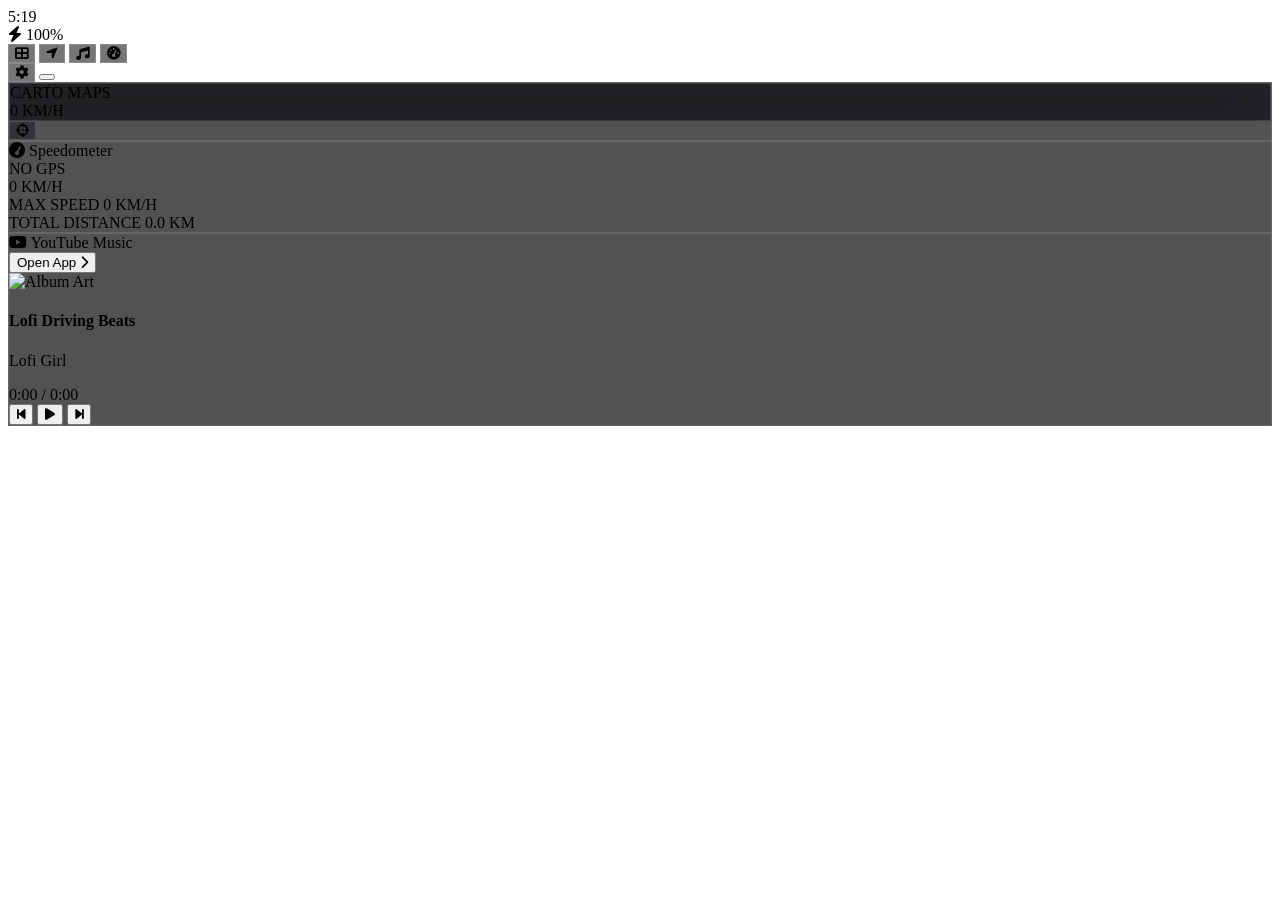
==== commit 177f982a: "fix: resolve iPhone 11 landscape display cropping and safe-area overlap - Add viewport-fit=cover to " ====
--- a/index.html
+++ b/index.html
@@ -108,6 +108,7 @@
             touch-action: manipulation;
             -webkit-tap-highlight-color: transparent;
         }
+<<<<<<< HEAD
 
         /* ====================================================
            IPHONE LANDSCAPE FIX (SPEC-iphone-11-display-fix)
@@ -152,6 +153,8 @@
             #huge-speed-val { font-size: 3.5rem !important; }
             #page-settings { padding: 1rem !important; }
         }
+=======
+>>>>>>> d28b070ce57562948672a49efb2961735c3824f8
     </style>
 </head>
 <body class="h-full w-full overflow-hidden bg-iosBg flex flex-row font-sans">
